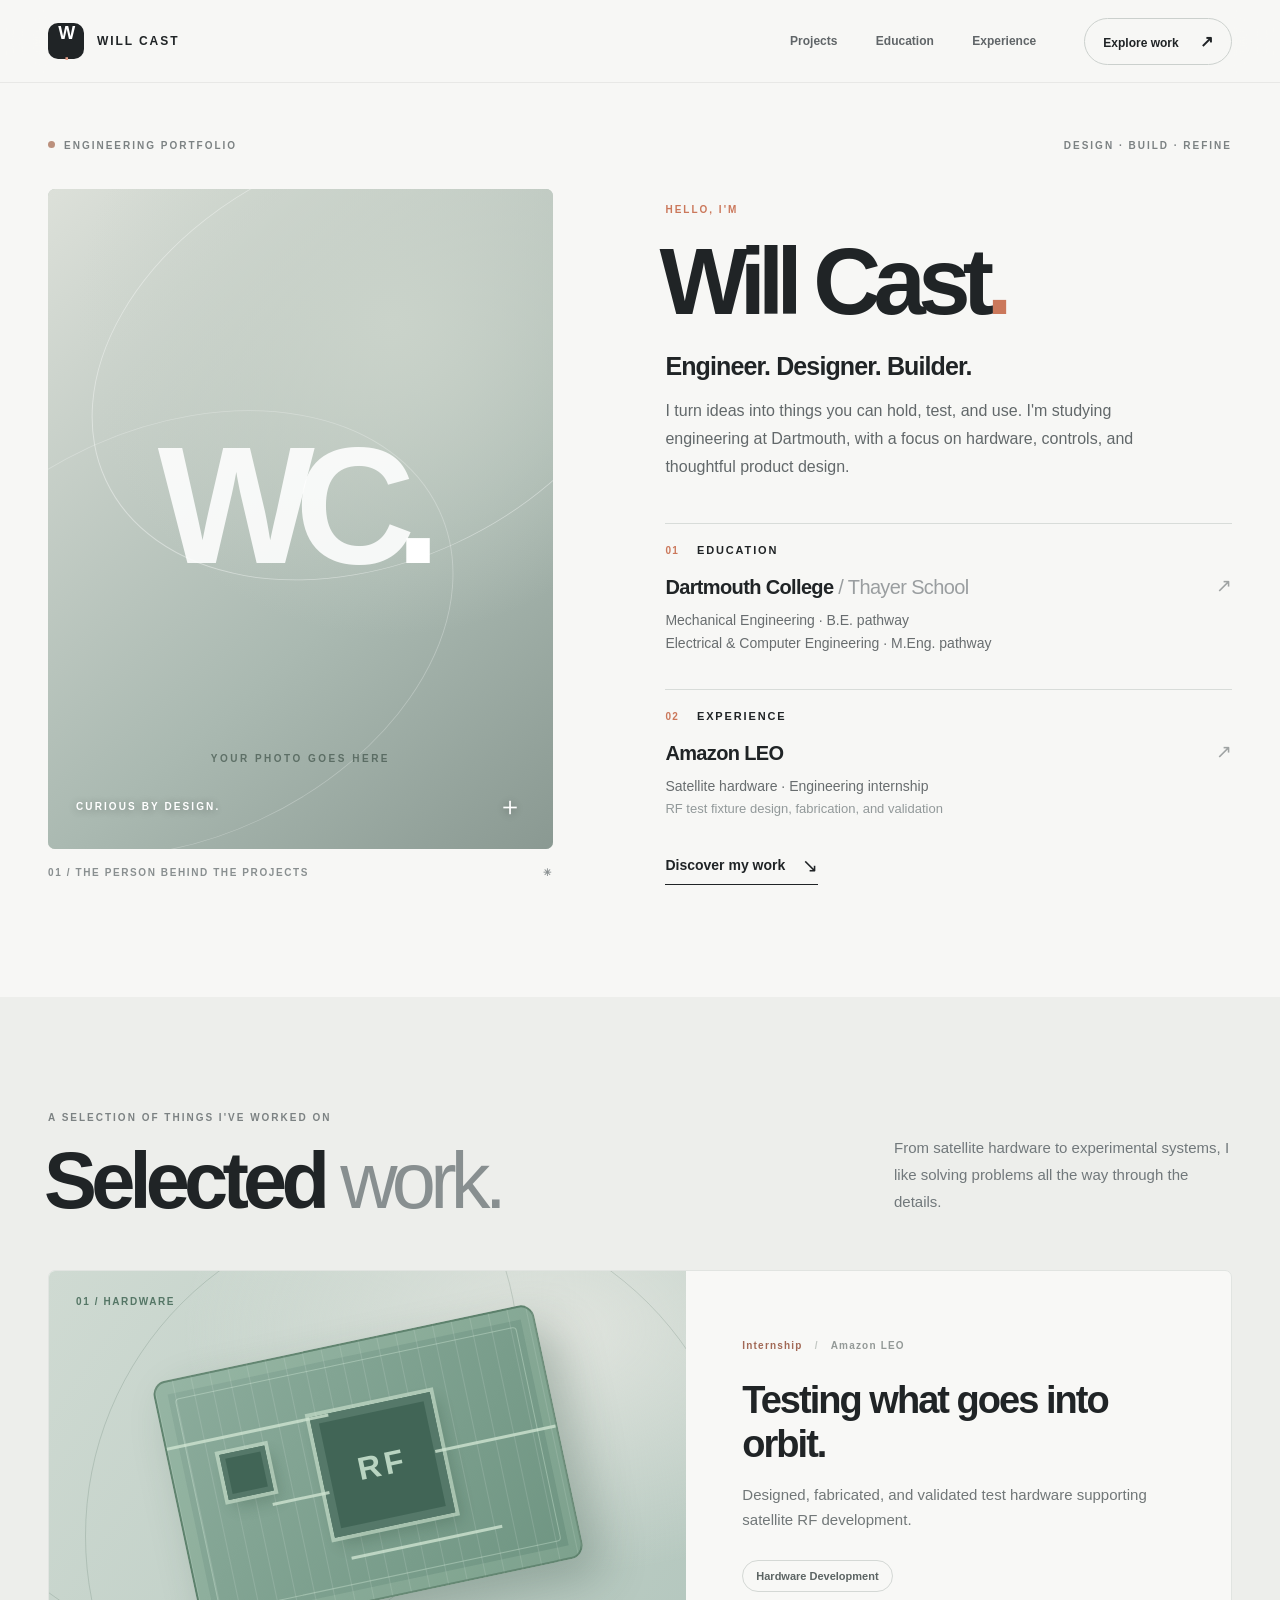
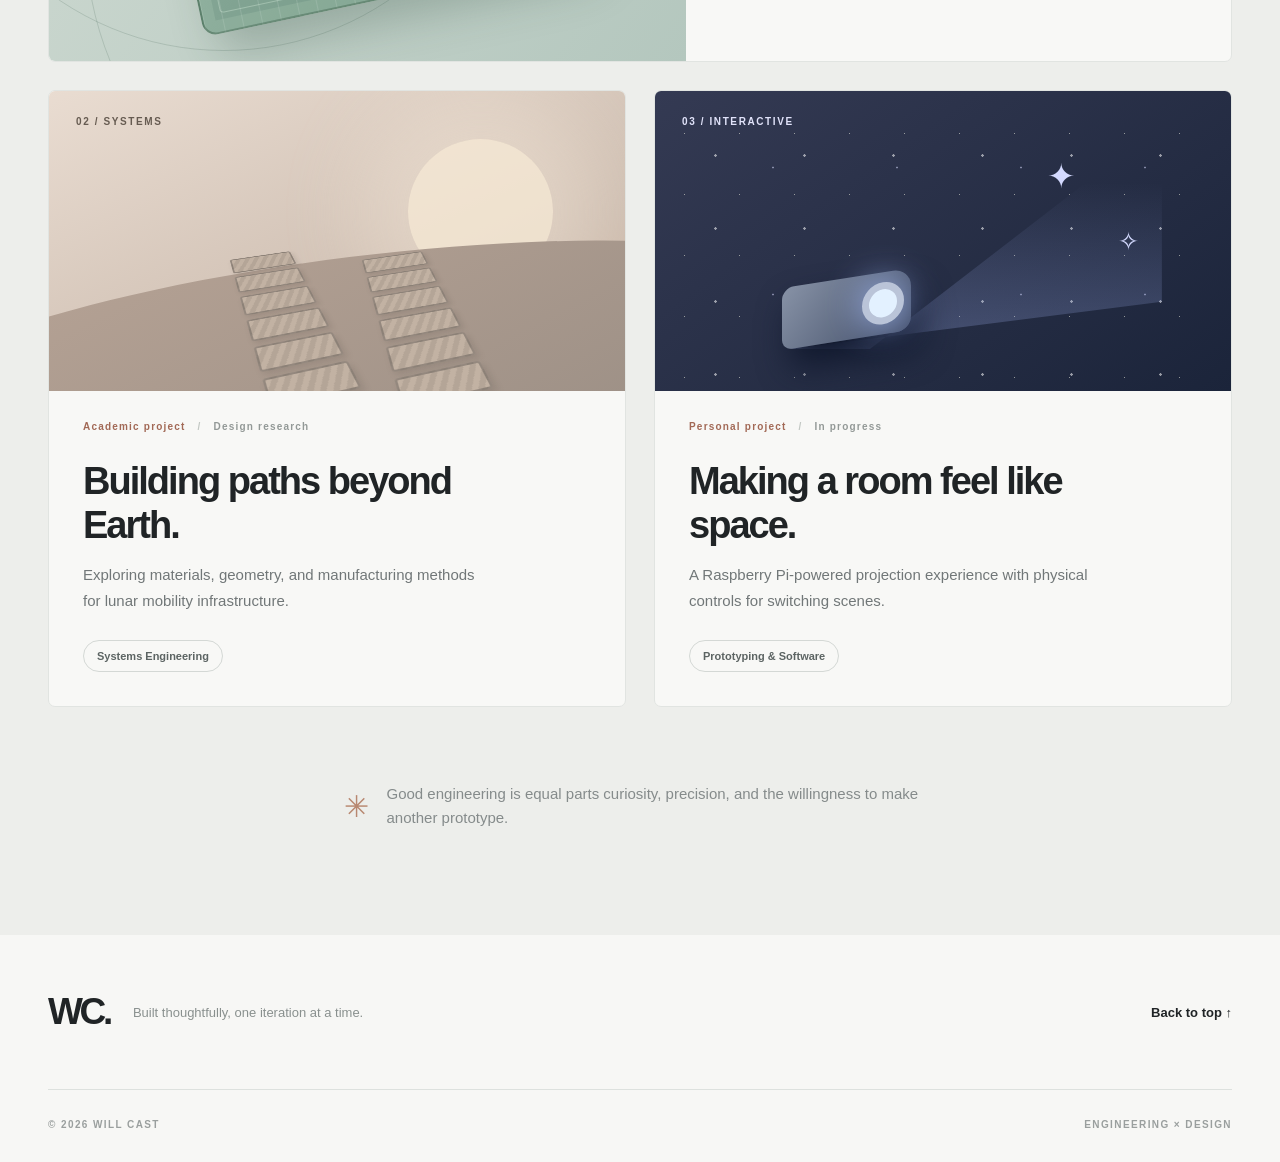
==== index.html @ 02e11cda "Add responsive engineering portfolio homepage" ====
<!doctype html>
<html lang="en">
<head>
  <meta charset="utf-8">
  <meta name="viewport" content="width=device-width, initial-scale=1">
  <meta name="theme-color" content="#f7f7f5">
  <meta name="description" content="Will Cast — engineering portfolio featuring hardware development, control systems, and mechanical design.">
  <title>Will Cast — Engineering & Design</title>
  <link rel="icon" href="data:image/svg+xml,%3Csvg xmlns='http://www.w3.org/2000/svg' viewBox='0 0 64 64'%3E%3Crect width='64' height='64' rx='16' fill='%23202426'/%3E%3Ctext x='15' y='44' font-family='Arial' font-weight='bold' font-size='38' fill='white'%3EW%3C/text%3E%3Ccircle cx='50' cy='43' r='4' fill='%23de704e'/%3E%3C/svg%3E">
  <style>
    :root{--paper:#f7f7f5;--ink:#202426;--muted:#62686a;--line:#dfe2df;--accent:#cb785b;--shell:1256px}
    *{box-sizing:border-box}html{scroll-behavior:smooth;scroll-padding-top:96px}
    body{margin:0;background:var(--paper);color:var(--ink);font-family:-apple-system,BlinkMacSystemFont,"Segoe UI",Inter,Helvetica,Arial,sans-serif;-webkit-font-smoothing:antialiased}
    a{text-decoration:none;color:inherit}a:focus-visible{outline:3px solid var(--accent);outline-offset:5px;border-radius:4px}
    h1,h2,h3,p{margin-top:0}.shell{width:min(calc(100% - 96px),var(--shell));margin-inline:auto}
    .skip{position:fixed;top:-100px;left:16px;background:#202426;color:white;padding:12px;z-index:99}.skip:focus{top:12px}
    .header{position:sticky;top:0;z-index:30;background:#f7f7f5dc;backdrop-filter:blur(22px);-webkit-backdrop-filter:blur(22px);border-bottom:1px solid #31353512}
    .nav{height:82px;display:flex;align-items:center;justify-content:space-between;gap:28px}
    .brand{display:flex;gap:13px;align-items:center;white-space:nowrap;font-size:12px;font-weight:750;letter-spacing:.16em}
    .mark{display:grid;place-items:center;background:#202426;color:#fff;border-radius:10px;width:36px;height:36px;font-size:18px;font-weight:750;letter-spacing:-.08em}
    .mark span{color:#e7a08a}.links{display:flex;gap:clamp(20px,3vw,48px);margin-left:auto}.links a{font-size:12px;font-weight:600;color:#606568}
    .links a:hover,.nav-cta:hover{color:var(--accent)}.nav-cta{white-space:nowrap;font-size:12px;font-weight:650;margin-left:20px;border:1px solid #cbd0cd;border-radius:50px;padding:13px 18px;transition:color .2s}
    .nav-cta span{margin-left:18px;font-size:16px}
    .eyebrow{font-size:10px;letter-spacing:.20em;color:#7c8283;font-weight:760;line-height:1.5;text-transform:uppercase}
    .hero{padding-top:55px;padding-bottom:112px}.hero-top{display:flex;align-items:center;justify-content:space-between;margin-bottom:36px;gap:12px}
    .dot{display:inline-block;width:7px;height:7px;border-radius:50%;background:#bb907c;margin-right:9px;vertical-align:1px}
    .hero-grid{display:grid;grid-template-columns:minmax(0,.98fr) minmax(0,1.10fr);gap:clamp(58px,8.8vw,140px);align-items:start}
    .portrait-frame{margin:0;position:relative;overflow:hidden;aspect-ratio:.765;border-radius:7px;background:#bac6bd;isolation:isolate}
    .portrait-frame img{position:absolute;inset:0;width:100%;height:100%;object-fit:cover;object-position:center 26%;z-index:1}
    .placeholder{position:absolute;inset:0;display:flex;align-items:center;justify-content:center;background:radial-gradient(circle at 68% 20%,#cad3ca 0,transparent 50%),linear-gradient(140deg,#dce0d9,#aab9b1 62%,#8a9992)}
    .orbit{position:absolute;width:116%;aspect-ratio:1;border:1px solid #ffffff65;border-radius:50%;transform:rotate(-25deg) scaleY(.7)}
    .orbit.one{left:6%;top:-19%}.orbit.two{left:-33%;top:23%;border-color:#ffffff44}
    .initials{color:#ffffffe0;font-size:clamp(95px,13vw,170px);font-weight:630;letter-spacing:-.12em;transform:translateY(-7%);padding-right:.13em}
    .initials span{color:#fff}.placeholder-note{position:absolute;bottom:85px;left:0;right:0;text-align:center;color:#31443b9c;letter-spacing:.25em;font-size:10px;font-weight:750}
    .portrait-caption{position:absolute;left:28px;right:28px;bottom:25px;z-index:2;display:flex;justify-content:space-between;align-items:center;font-size:10px;letter-spacing:.21em;font-weight:740;color:white;text-shadow:0 1px 9px #0005}
    .portrait-caption span:last-child{font-size:26px;font-weight:300}.photo-foot{display:flex;justify-content:space-between;margin-top:18px;color:#898f90;letter-spacing:.16em;font-size:10px;font-weight:700}
    .hero-content{padding-top:10px}.hello{color:var(--accent)}h1{font-size:clamp(70px,7.35vw,115px);line-height:1;letter-spacing:-.082em;white-space:nowrap;font-weight:670;margin:18px 0 23px -6px}
    .accent{color:var(--accent)}.role{font-size:clamp(19px,2vw,25px);font-weight:550;letter-spacing:-.035em;margin-bottom:16px}
    .intro{max-width:485px;font-size:clamp(15px,1.25vw,17px);line-height:1.75;color:var(--muted);margin-bottom:42px}
    .info{border-top:1px solid #d8dcd9;padding-top:20px;margin-bottom:34px;scroll-margin-top:106px}
    .info-heading{display:flex;align-items:baseline;gap:18px;margin-bottom:18px}.info-heading span{font-size:10px;letter-spacing:.12em;color:var(--accent);font-weight:800}
    .info-heading h2{font-size:11px;letter-spacing:.17em;text-transform:uppercase;font-weight:800;margin:0}
    .info-content{display:flex;justify-content:space-between;gap:12px}.info-content h3{font-size:20px;line-height:1.35;letter-spacing:-.032em;font-weight:625;margin:0 0 8px}
    .lighter{color:#9a9ea0;font-weight:450}.info-content p{font-size:14px;line-height:1.65;color:#686d6f;margin:0}.info-content .detail{color:#92999a;font-size:13px}
    .arrow{color:#9fa3a3;font-size:19px}.text-link{display:inline-flex;gap:17px;align-items:center;font-weight:700;font-size:14px;border-bottom:1px solid #202426;padding-bottom:7px;transition:gap .2s,color .2s}
    .text-link:hover{gap:26px;color:var(--accent)}.text-link span{font-size:19px;font-weight:400}
    .work{padding:110px 0 105px;background:#edeeeb;overflow:hidden}.work-head{display:flex;align-items:end;justify-content:space-between;gap:44px;margin-bottom:48px}
    .work-head h2{font-size:clamp(52px,6.2vw,91px);letter-spacing:-.073em;line-height:1.05;font-weight:690;margin:14px 0 0 -4px}
    .work-head h2 span{font-weight:365;color:#888f90}.work-head p{max-width:338px;line-height:1.8;font-size:15px;color:#71787b;margin:0 0 7px}
    .projects{display:grid;grid-template-columns:1fr 1fr;gap:28px}.project{background:#f8f8f6;border:1px solid #e1e4e1;border-radius:7px;overflow:hidden;min-width:0;transition:transform .45s,box-shadow .45s}
    .project:hover{transform:translateY(-6px);box-shadow:0 28px 45px -36px #27362f70}.project.featured{grid-column:1/-1;display:grid;grid-template-columns:1.17fr 1fr}
    .art{position:relative;overflow:hidden;min-height:300px}.featured .art{min-height:390px}.art-index{position:absolute;left:27px;top:25px;font-size:10px;font-weight:750;letter-spacing:.16em;z-index:4}
    .circuit{background:radial-gradient(ellipse at 80% 15%,#e0e4de,transparent 52%),linear-gradient(125deg,#cfdad2,#b4c7be);color:#557666}
    .ring{position:absolute;aspect-ratio:1;border:1px solid #42634f30;border-radius:50%;width:590px;left:-120px;top:-210px}
    .ring.two{left:36px;top:-65px;width:660px}
    .board{position:absolute;left:50%;top:51%;width:61%;aspect-ratio:1.5;transform:translate(-50%,-50%) rotate(-12deg);border:2px solid #45665075;border-radius:14px;background:repeating-linear-gradient(90deg,#ffffff20 0 1px,transparent 1px 19px),linear-gradient(130deg,#8cac9c,#6f9582);box-shadow:16px 22px 45px #27463745,inset 0 0 0 12px #d0e6d025}
    .board:after{content:"";position:absolute;inset:18px;border:1px solid #e0f7e455;border-radius:4px}
    .chip{position:absolute;left:38%;top:25%;width:32%;aspect-ratio:1;background:#416556;border:8px solid #557869;box-shadow:0 0 0 4px #d0e6d299,5px 9px 16px #13302033;display:grid;place-items:center;color:#b9d4c1;font-size:clamp(16px,3vw,32px);font-weight:750;letter-spacing:.12em}
    .chip.small{left:13%;top:32%;width:12%;border-width:5px}
    .trace{position:absolute;background:#cfe4d1;height:3px;opacity:.8}.trace.a{left:0;top:25%;width:43%}.trace.b{right:0;top:48%;width:32%}.trace.c{left:24%;top:55%;width:15%}.trace.d{left:41%;top:82%;width:40%}
    .lunar{background:linear-gradient(155deg,#e9dcd1,#cdbdb0 68%,#c9b09e);color:#665b51}
    .sun{position:absolute;top:48px;right:72px;width:145px;aspect-ratio:1;border-radius:50%;background:#fbefdab8;box-shadow:0 0 85px 50px #f8ecdb66}
    .horizon{position:absolute;bottom:-95px;left:-35%;width:180%;height:230px;background:linear-gradient(160deg,#b8a496,#968b82);border-radius:50% 50% 0 0;transform:rotate(-7deg)}
    .track{position:absolute;z-index:2;bottom:-25px;height:210px;width:75px;display:flex;flex-direction:column;gap:7px;transform:perspective(340px) rotateX(48deg) rotateZ(-15deg)}
    .track.left{left:34%}.track.right{left:57%}.tile{flex:1;border:2px solid #59534f70;border-radius:3px;background:repeating-linear-gradient(120deg,#c2b2a3 0 5px,#b4a597 5px 10px);box-shadow:2px 4px 6px #3a342c22}
    .stars{background:linear-gradient(145deg,#343a53,#1b243a);color:#e1e3fa}
    .starfield{position:absolute;inset:0;background-image:radial-gradient(circle,#fff 1px,transparent 1.5px),radial-gradient(circle,#d7dafa .8px,transparent 1.2px),radial-gradient(circle,#f4f5e6 .7px,transparent 1px);background-size:89px 73px,124px 127px,55px 61px;background-position:16px 28px,56px 13px,2px 12px;opacity:.54}
    .beam{position:absolute;left:23%;bottom:14%;width:65%;height:75%;background:linear-gradient(0deg,#97a8e34d,transparent 74%);clip-path:polygon(0 100%,22% 100%,100% 0,100% 79%)}
    .projector{position:absolute;z-index:2;width:129px;height:62px;left:22%;bottom:17%;border-radius:12px 18px 14px 10px;background:linear-gradient(130deg,#8792a6,#414d67);transform:skewY(-9deg);box-shadow:9px 20px 32px #11192e}
    .lens{position:absolute;right:7px;top:10px;width:42px;height:42px;border:7px solid #bac4d8;border-radius:50%;background:#e3f1ff;box-shadow:0 0 37px #a9c0ffee}
    .spark{position:absolute;color:#d4daff;z-index:3}.spark.one{top:65px;right:27%;font-size:34px}.spark.two{top:136px;right:16%;font-size:25px}
    .project-body{padding:30px 34px 34px}.featured .project-body{display:flex;flex-direction:column;justify-content:center;padding:44px 56px}
    .kicker{display:flex;flex-wrap:wrap;gap:12px;font-size:10px;letter-spacing:.12em;font-weight:780;color:#a26956;margin-bottom:28px}.kicker span+span{color:#939997}.kicker span+span:before{content:"/";margin-right:12px;color:#c2c7c3}
    .project-body h3{font-size:clamp(26px,3vw,38px);line-height:1.15;max-width:425px;font-weight:660;letter-spacing:-.052em;margin:0 0 15px}
    .project-body p{font-size:15px;line-height:1.7;color:#717778;max-width:410px;margin:0 0 27px}.tag{display:inline-flex;width:fit-content;border:1px solid #d4d8d5;color:#5c6463;font-size:11px;font-weight:650;padding:9px 13px;border-radius:99px}
    .outro{display:flex;align-items:center;justify-content:center;gap:18px;margin-top:75px;color:#858b8b}.outro span{font-size:30px;color:#b88770}.outro p{max-width:550px;font-size:15px;line-height:1.6;margin:0}
    .footer-inner{display:flex;align-items:center;justify-content:space-between;gap:24px;min-height:155px;border-bottom:1px solid #dde1de}
    .footer-inner>div{display:flex;align-items:center;gap:23px}.footer-mark{font-size:37px;font-weight:740;letter-spacing:-.09em}.footer-text{color:#89908e;font-size:13px}.footer-inner a{font-size:13px;font-weight:700}
    .footer-base{display:flex;justify-content:space-between;padding:29px 0 32px;color:#9a9f9e;font-size:10px;letter-spacing:.14em;font-weight:700}
    @keyframes rise{from{opacity:0;transform:translateY(24px)}to{opacity:1;transform:translateY(0)}}.fade{animation:rise .9s cubic-bezier(.2,.65,.2,1) both}.fade.delay1{animation-delay:.12s}.fade.delay2{animation-delay:.23s}
    .js .reveal{opacity:0;transform:translateY(30px);transition:opacity .85s,transform .85s}.js .reveal.visible{opacity:1;transform:translateY(0)}
    @media(max-width:1050px){.shell{width:min(calc(100% - 68px),var(--shell))}.hero-grid{gap:55px}h1{font-size:clamp(60px,7.8vw,84px)}.featured .project-body{padding:30px 38px}.links{gap:22px}.nav-cta{margin-left:0}}
    @media(max-width:730px){html{scroll-padding-top:76px}.shell{width:min(calc(100% - 40px),var(--shell))}.nav{height:70px}.links a:not(:first-child),.nav-cta{display:none}.brand{font-size:11px}.links a{font-size:11px}.hero{padding:34px 0 78px}.hero-top{margin-bottom:22px}.hero-top .right{display:none}.hero-grid{grid-template-columns:1fr;gap:40px}.portrait-frame{aspect-ratio:.9}.initials{font-size:145px}.photo-foot{font-size:9px}.hero-content{padding-top:0}h1{font-size:clamp(65px,14vw,92px);margin-top:12px}.intro{font-size:16px}.info-content h3{font-size:20px}.work{padding:76px 0}.work-head{display:block;margin-bottom:31px}.work-head h2{font-size:clamp(49px,11vw,72px);margin-bottom:18px}.work-head p{font-size:14px}.projects{grid-template-columns:1fr;gap:21px}.project.featured{display:block;grid-column:auto}.art,.featured .art{min-height:280px}.featured .project-body,.project-body{padding:30px 27px 31px}.project-body h3{font-size:32px}.kicker{margin-bottom:21px}.outro{margin-top:50px}.footer-inner{min-height:138px}.footer-inner>div{display:block}.footer-mark{display:block;margin-bottom:7px}.footer-text{display:block;font-size:12px}}
    @media(max-width:400px){.portrait-frame{aspect-ratio:.83}h1{font-size:61px}.info-content h3{font-size:17px}.info-content p{font-size:13px}.footer-inner a{white-space:nowrap}.footer-base{font-size:9px}}
    @media(prefers-reduced-motion:reduce){html{scroll-behavior:auto}.fade{animation:none}.js .reveal{opacity:1;transform:none;transition:none}.project,.text-link,.nav-cta{transition:none}}
  </style>
</head>
<body>
  <a href="#main" class="skip">Skip to content</a>
  <header class="header">
    <div class="shell nav">
      <a class="brand" href="#top" aria-label="Will Cast — back to top"><span class="mark">W<span>.</span></span>WILL CAST</a>
      <nav class="links" aria-label="Main navigation"><a href="#work">Projects</a><a href="#education">Education</a><a href="#experience">Experience</a></nav>
      <a class="nav-cta" href="#work">Explore work <span aria-hidden="true">↗</span></a>
    </div>
  </header>
  <main id="main">
    <section id="top" class="shell hero" aria-labelledby="hero-title">
      <div class="hero-top fade"><span class="eyebrow"><span class="dot" aria-hidden="true"></span>Engineering portfolio</span><span class="eyebrow right">Design · Build · Refine</span></div>
      <div class="hero-grid">
        <div class="fade delay1">
          <figure class="portrait-frame">
            <div class="placeholder" aria-hidden="true"><span class="orbit one"></span><span class="orbit two"></span><span class="initials">WC<span>.</span></span><span class="placeholder-note">YOUR PHOTO GOES HERE</span></div>
            <img id="portrait" src="assets/portrait.jpg" alt="Portrait of Will Cast" onerror="this.style.display='none'">
            <figcaption class="portrait-caption"><span>CURIOUS BY DESIGN.</span><span aria-hidden="true">＋</span></figcaption>
          </figure>
          <div class="photo-foot"><span>01 / THE PERSON BEHIND THE PROJECTS</span><span aria-hidden="true">✳</span></div>
        </div>
        <div class="hero-content fade delay2">
          <div><span class="eyebrow hello">Hello, I'm</span><h1 id="hero-title">Will Cast<span class="accent">.</span></h1>
            <p class="role">Engineer. Designer. Builder.</p>
            <p class="intro">I turn ideas into things you can hold, test, and use. I'm studying engineering at Dartmouth, with a focus on hardware, controls, and thoughtful product design.</p>
          </div>
          <div id="education" class="info"><div class="info-heading"><span>01</span><h2>Education</h2></div>
            <div class="info-content"><div><h3>Dartmouth College <span class="lighter">/ Thayer School</span></h3><p>Mechanical Engineering · B.E. pathway</p><p>Electrical &amp; Computer Engineering · M.Eng. pathway</p></div><span class="arrow" aria-hidden="true">↗</span></div>
          </div>
          <div id="experience" class="info"><div class="info-heading"><span>02</span><h2>Experience</h2></div>
            <div class="info-content"><div><h3>Amazon LEO</h3><p>Satellite hardware · Engineering internship</p><p class="detail">RF test fixture design, fabrication, and validation</p></div><span class="arrow" aria-hidden="true">↗</span></div>
          </div>
          <a class="text-link" href="#work">Discover my work <span aria-hidden="true">↘</span></a>
        </div>
      </div>
    </section>
    <section id="work" class="work" aria-labelledby="work-title">
      <div class="shell">
        <div class="work-head reveal"><div><span class="eyebrow">A selection of things I've worked on</span><h2 id="work-title">Selected <span>work.</span></h2></div><p>From satellite hardware to experimental systems, I like solving problems all the way through the details.</p></div>
        <div class="projects">
          <article class="project featured reveal">
            <div class="art circuit" role="img" aria-label="Stylized illustration of RF test hardware"><span class="art-index">01 / HARDWARE</span><div class="ring"></div><div class="ring two"></div><div class="board"><div class="chip">RF</div><div class="chip small"></div><div class="trace a"></div><div class="trace b"></div><div class="trace c"></div><div class="trace d"></div></div></div>
            <div class="project-body"><div class="kicker"><span>Internship</span><span>Amazon LEO</span></div><h3>Testing what goes into orbit.</h3><p>Designed, fabricated, and validated test hardware supporting satellite RF development.</p><span class="tag">Hardware Development</span></div>
          </article>
          <article class="project reveal">
            <div class="art lunar" role="img" aria-label="Concept illustration of paired tile tracks on the Moon"><span class="art-index">02 / SYSTEMS</span><div class="sun"></div><div class="horizon"></div><div class="track left"><i class="tile"></i><i class="tile"></i><i class="tile"></i><i class="tile"></i><i class="tile"></i><i class="tile"></i></div><div class="track right"><i class="tile"></i><i class="tile"></i><i class="tile"></i><i class="tile"></i><i class="tile"></i><i class="tile"></i></div></div>
            <div class="project-body"><div class="kicker"><span>Academic project</span><span>Design research</span></div><h3>Building paths beyond Earth.</h3><p>Exploring materials, geometry, and manufacturing methods for lunar mobility infrastructure.</p><span class="tag">Systems Engineering</span></div>
          </article>
          <article class="project reveal">
            <div class="art stars" role="img" aria-label="Illustration of stars projected into a room"><span class="art-index">03 / INTERACTIVE</span><div class="starfield"></div><div class="beam"></div><div class="projector"><span class="lens"></span></div><span class="spark one">✦</span><span class="spark two">✧</span></div>
            <div class="project-body"><div class="kicker"><span>Personal project</span><span>In progress</span></div><h3>Making a room feel like space.</h3><p>A Raspberry Pi-powered projection experience with physical controls for switching scenes.</p><span class="tag">Prototyping &amp; Software</span></div>
          </article>
        </div>
        <div class="outro reveal"><span aria-hidden="true">✳</span><p>Good engineering is equal parts curiosity, precision, and the willingness to make another prototype.</p></div>
      </div>
    </section>
  </main>
  <footer class="shell">
    <div class="footer-inner"><div><span class="footer-mark">WC.</span><span class="footer-text">Built thoughtfully, one iteration at a time.</span></div><a href="#top">Back to top ↑</a></div>
    <div class="footer-base"><span>© <span id="year">2026</span> WILL CAST</span><span>ENGINEERING × DESIGN</span></div>
  </footer>
  <script>
    document.documentElement.classList.add('js');
    document.getElementById('year').textContent = new Date().getFullYear();
    const reduceMotion = matchMedia('(prefers-reduced-motion: reduce)').matches;
    if (!reduceMotion && 'IntersectionObserver' in window) {
      const observer = new IntersectionObserver((entries, o) => entries.forEach(e => {if(e.isIntersecting){e.target.classList.add('visible');o.unobserve(e.target)}}), {threshold:0.10,rootMargin:'0px 0px -35px 0px'});
      document.querySelectorAll('.reveal').forEach(el => observer.observe(el));
    } else {
      document.querySelectorAll('.reveal').forEach(el => el.classList.add('visible'));
    }
  </script>
</body>
</html>
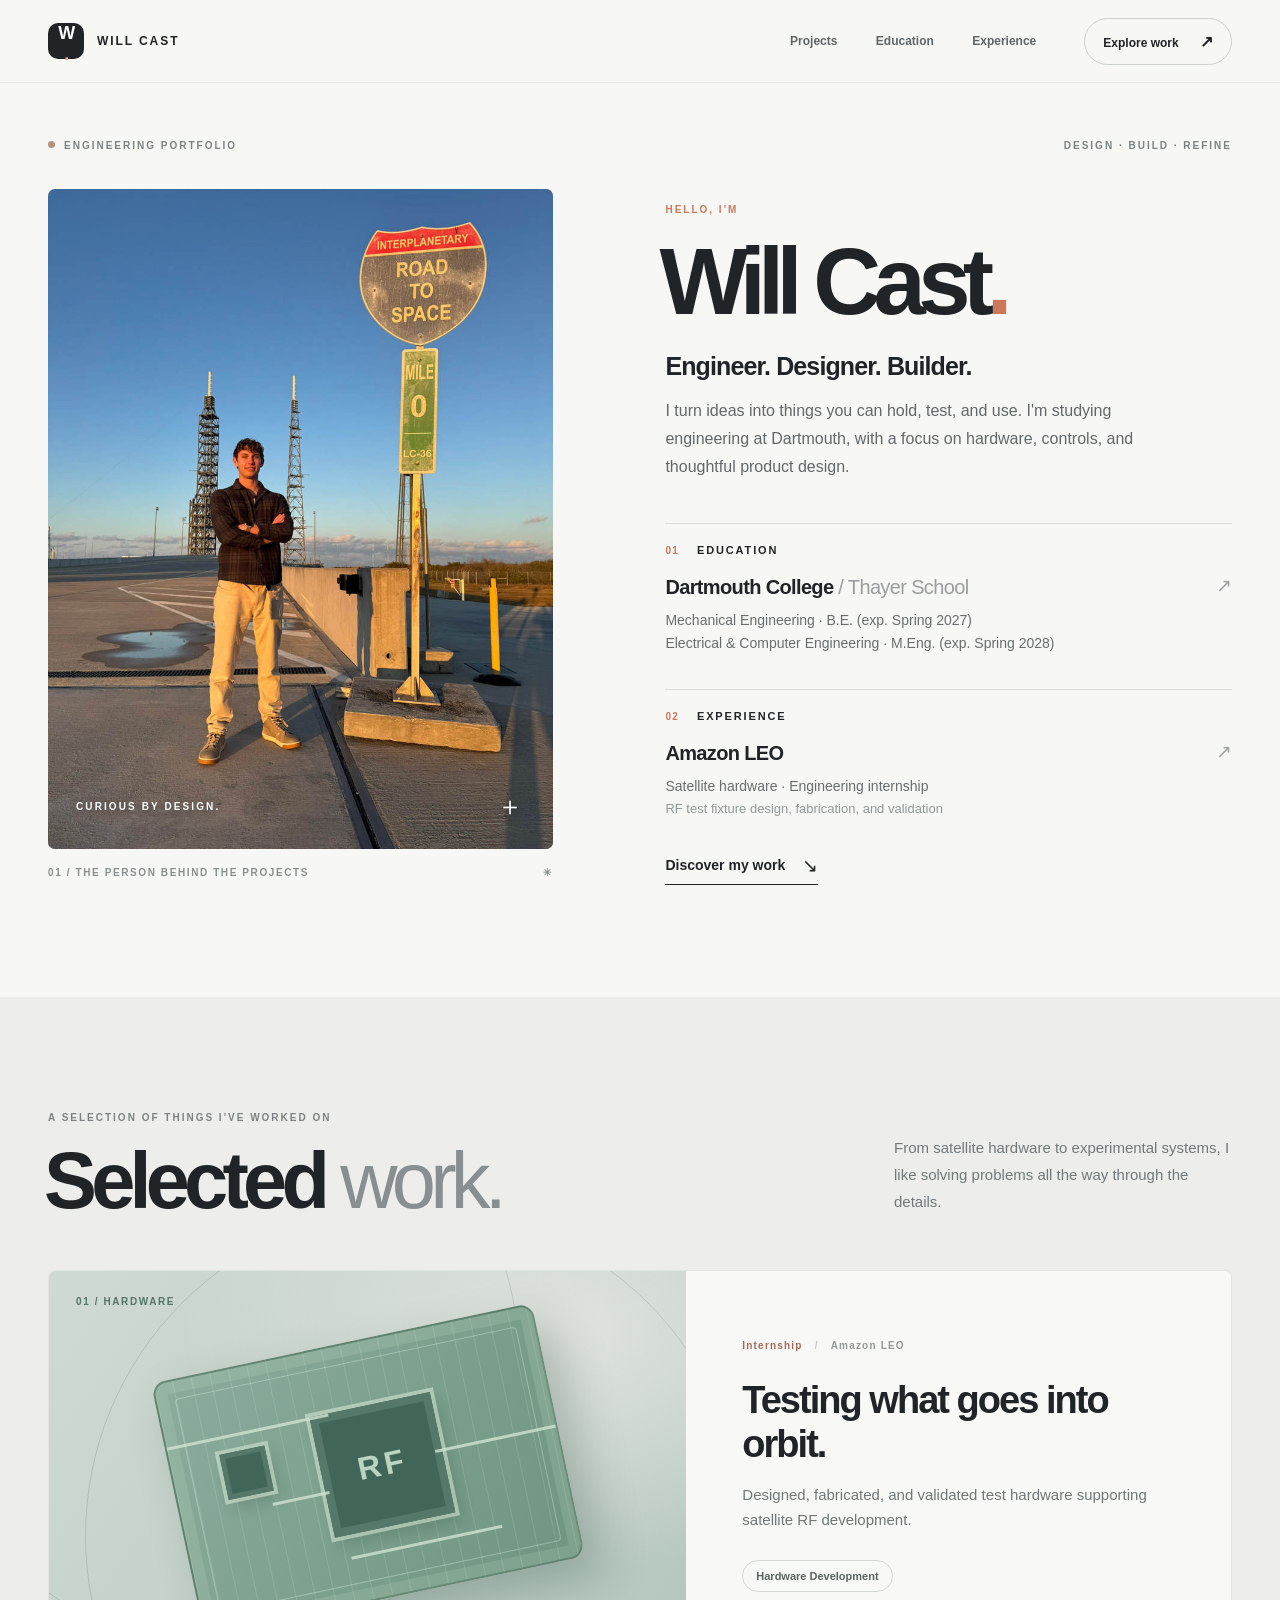
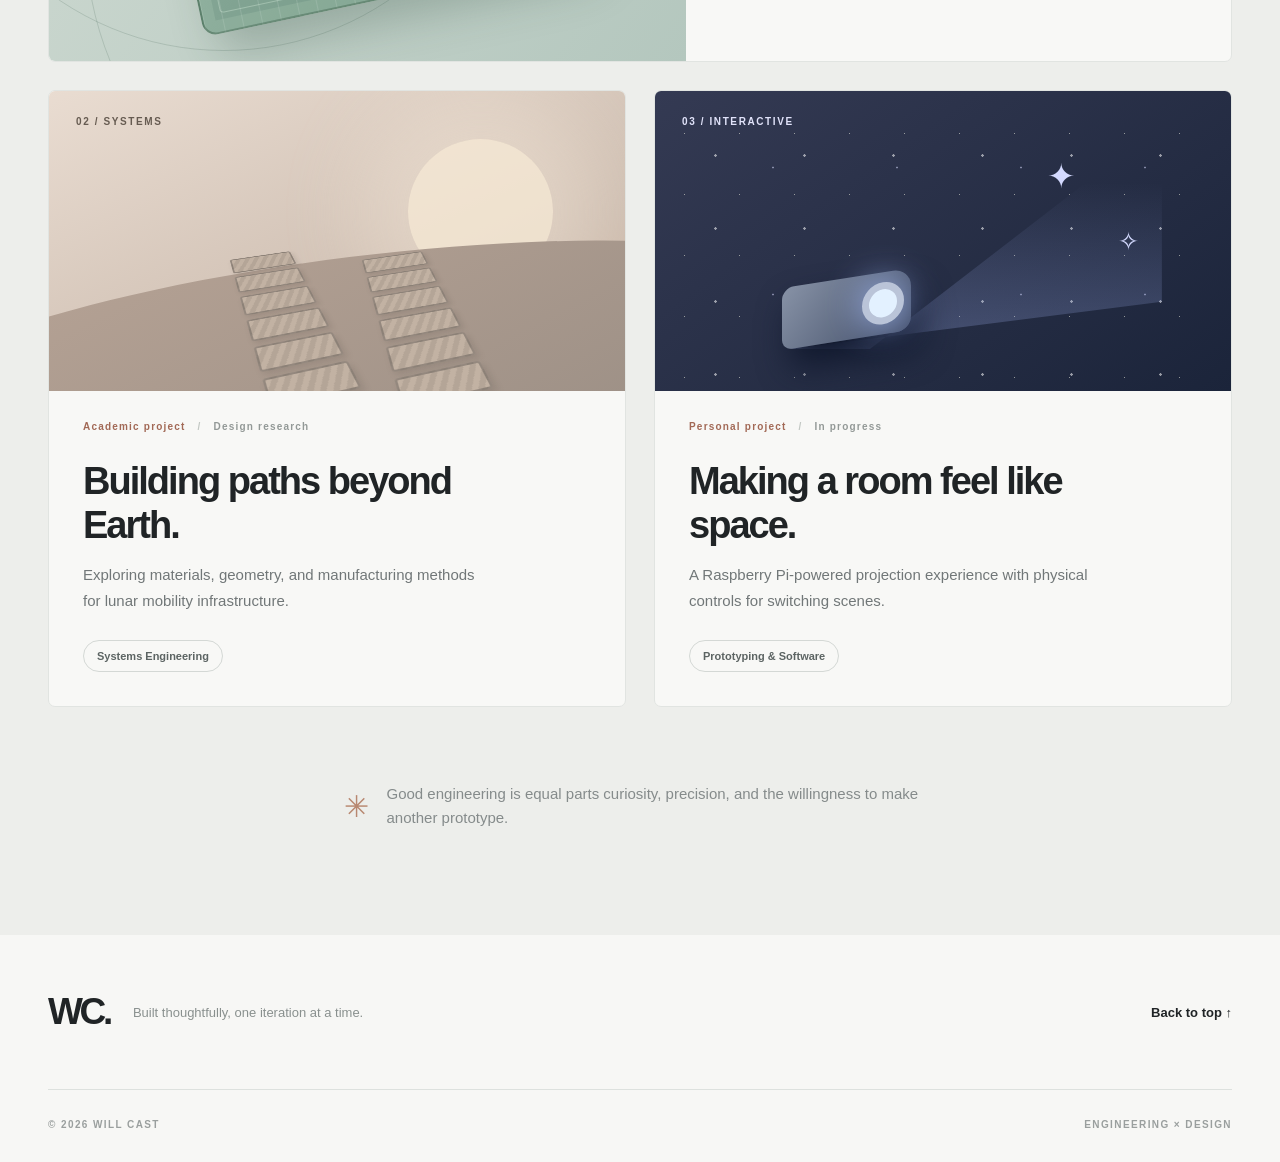
==== commit 51f63363: "Add expected graduation dates to education section Updated expected graduation dates for Dartmouth C" ====
--- a/index.html
+++ b/index.html
@@ -112,7 +112,7 @@
             <p class="intro">I turn ideas into things you can hold, test, and use. I'm studying engineering at Dartmouth, with a focus on hardware, controls, and thoughtful product design.</p>
           </div>
           <div id="education" class="info"><div class="info-heading"><span>01</span><h2>Education</h2></div>
-            <div class="info-content"><div><h3>Dartmouth College <span class="lighter">/ Thayer School</span></h3><p>Mechanical Engineering · B.E. pathway</p><p>Electrical &amp; Computer Engineering · M.Eng. pathway</p></div><span class="arrow" aria-hidden="true">↗</span></div>
+            <div class="info-content"><div><h3>Dartmouth College <span class="lighter">/ Thayer School</span></h3><p>Mechanical Engineering · B.E. (exp. Spring 2027)</p><p>Electrical &amp; Computer Engineering · M.Eng. (exp. Spring 2028)</p></div><span class="arrow" aria-hidden="true">↗</span></div>
           </div>
           <div id="experience" class="info"><div class="info-heading"><span>02</span><h2>Experience</h2></div>
             <div class="info-content"><div><h3>Amazon LEO</h3><p>Satellite hardware · Engineering internship</p><p class="detail">RF test fixture design, fabrication, and validation</p></div><span class="arrow" aria-hidden="true">↗</span></div>
@@ -158,4 +158,4 @@
     }
   </script>
 </body>
-</html>+</html>
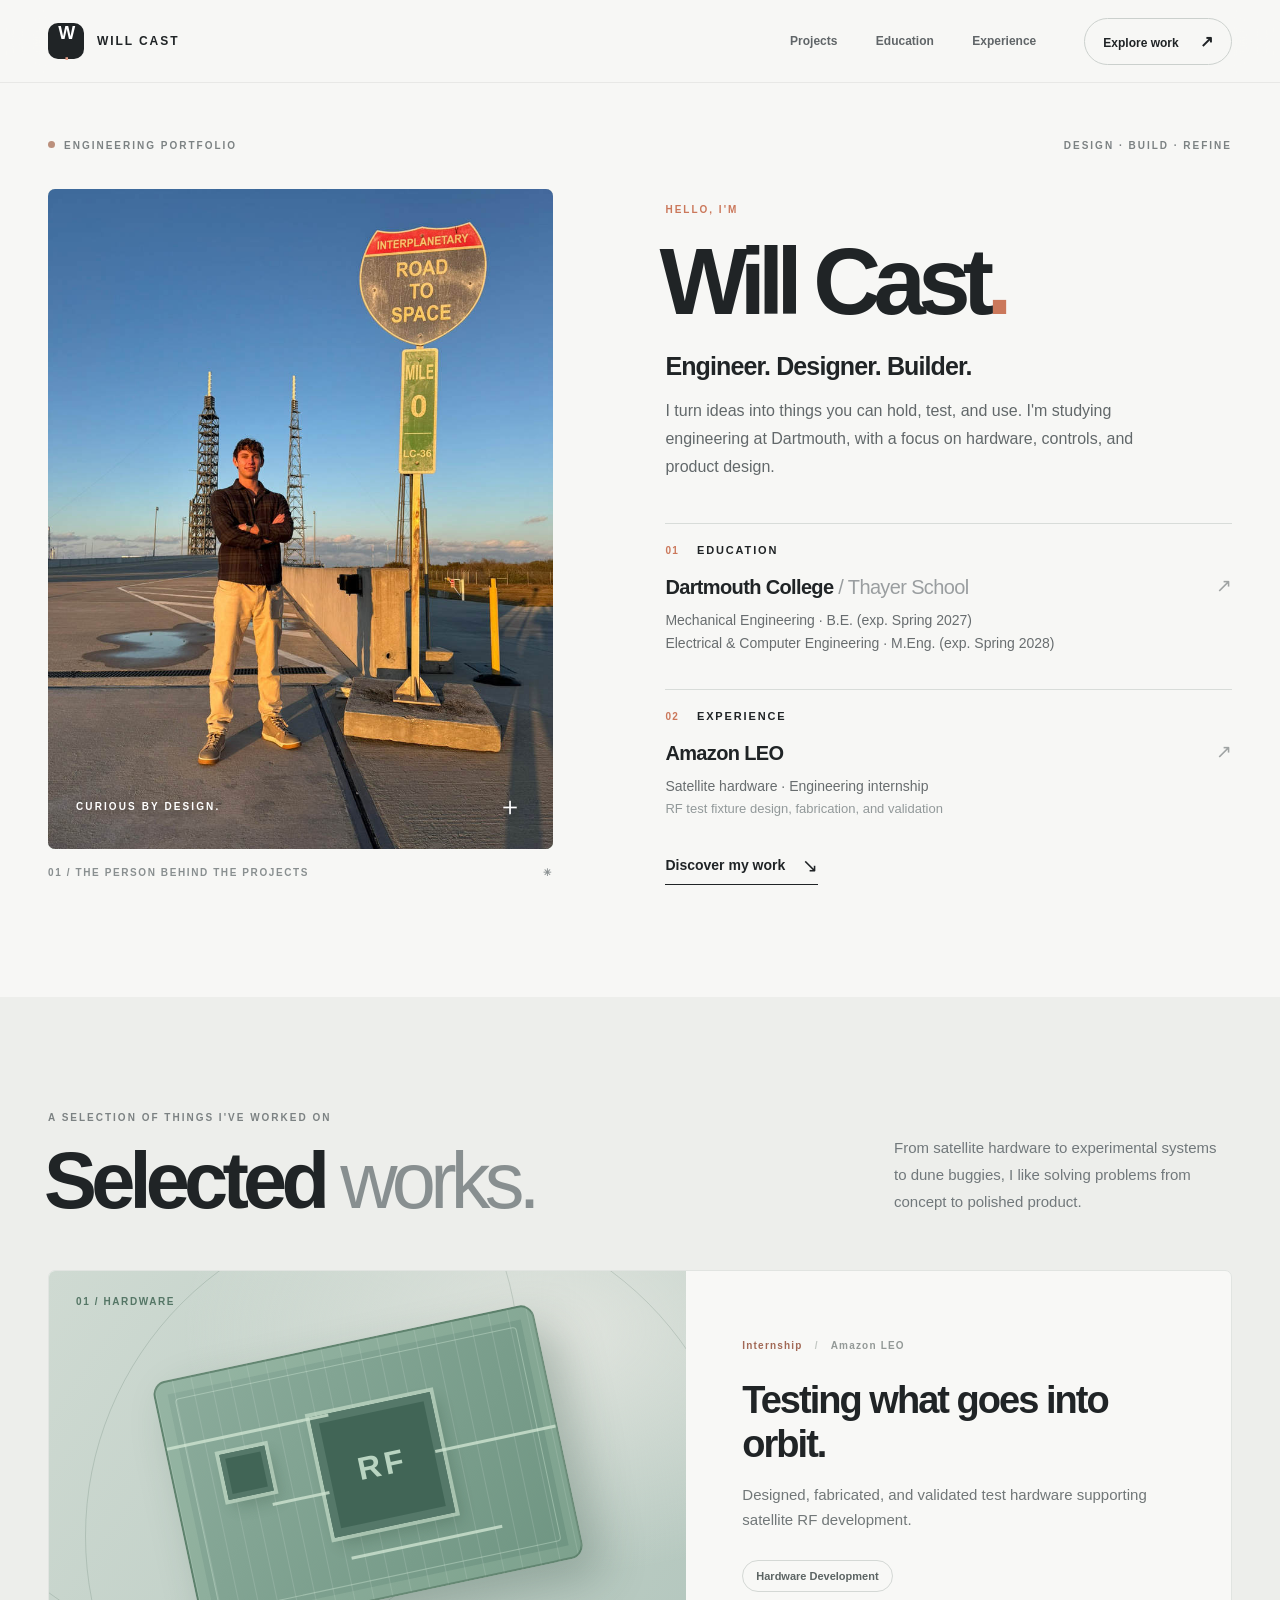
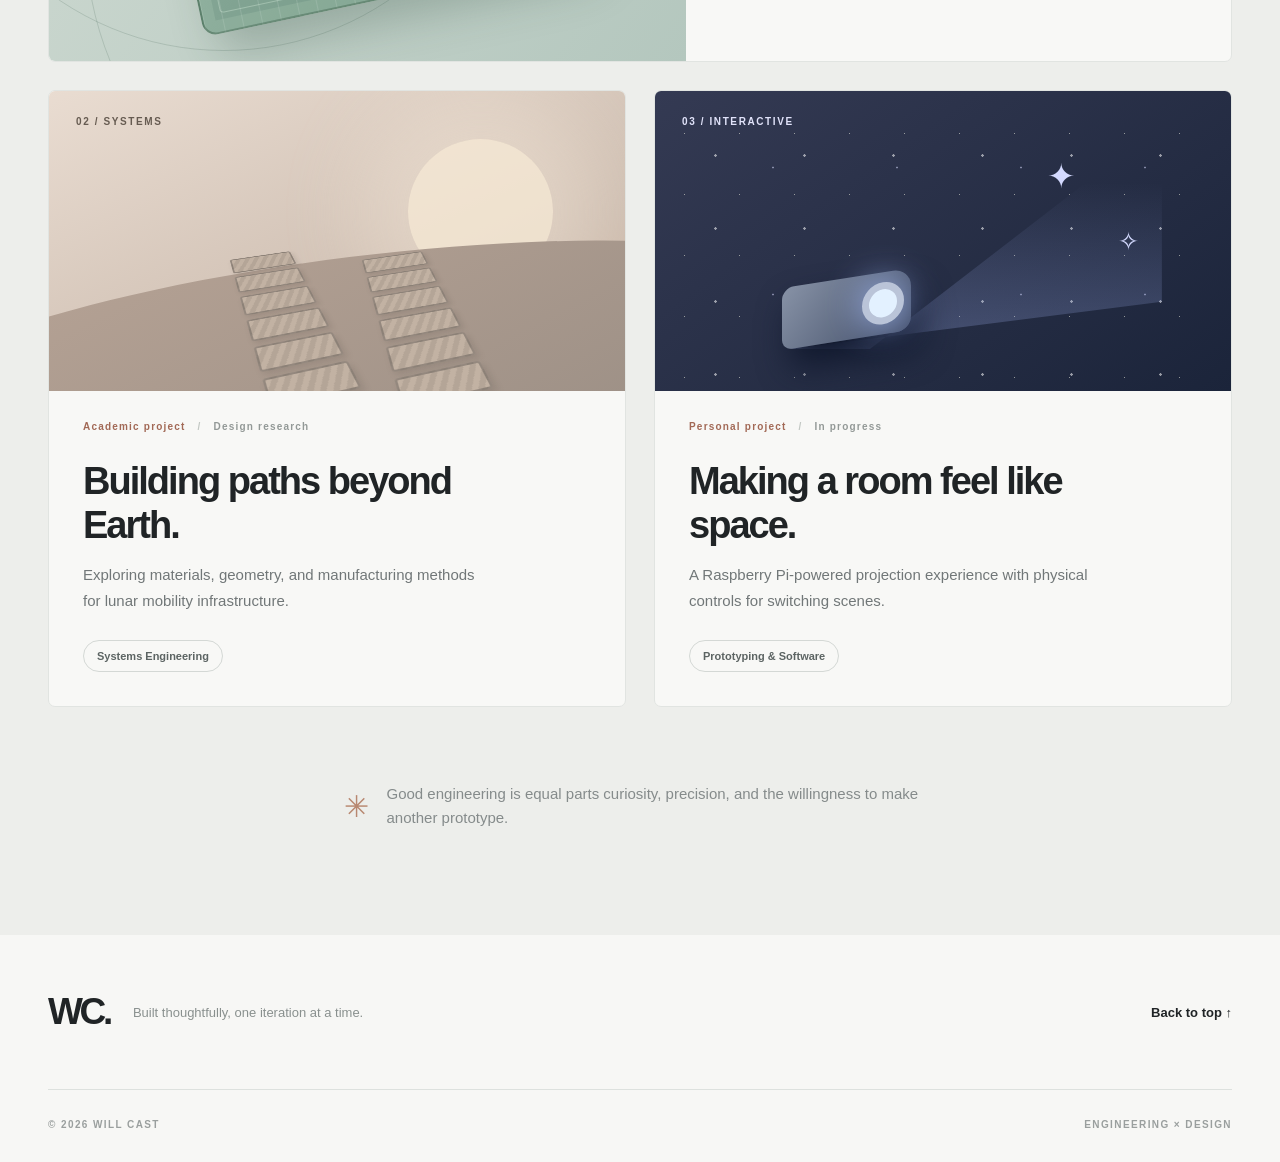
==== commit 6f71480e: "Revise intro and work description in index.html Updated introductory text and refined project descri" ====
--- a/index.html
+++ b/index.html
@@ -109,10 +109,10 @@
         <div class="hero-content fade delay2">
           <div><span class="eyebrow hello">Hello, I'm</span><h1 id="hero-title">Will Cast<span class="accent">.</span></h1>
             <p class="role">Engineer. Designer. Builder.</p>
-            <p class="intro">I turn ideas into things you can hold, test, and use. I'm studying engineering at Dartmouth, with a focus on hardware, controls, and thoughtful product design.</p>
+            <p class="intro">I turn ideas into things you can hold, test, and use. I'm studying engineering at Dartmouth, with a focus on hardware, controls, and product design.</p>
           </div>
           <div id="education" class="info"><div class="info-heading"><span>01</span><h2>Education</h2></div>
-            <div class="info-content"><div><h3>Dartmouth College <span class="lighter">/ Thayer School</span></h3><p>Mechanical Engineering · B.E. (exp. Spring 2027)</p><p>Electrical &amp; Computer Engineering · M.Eng. (exp. Spring 2028)</p></div><span class="arrow" aria-hidden="true">↗</span></div>
+            <div class="info-content"><div><h3>Dartmouth College <span class="lighter">/ Thayer School</span></h3><p>Mechanical Engineering · B.E.        (exp. Spring 2027)</p><p>Electrical &amp; Computer Engineering · M.Eng. (exp. Spring 2028)</p></div><span class="arrow" aria-hidden="true">↗</span></div>
           </div>
           <div id="experience" class="info"><div class="info-heading"><span>02</span><h2>Experience</h2></div>
             <div class="info-content"><div><h3>Amazon LEO</h3><p>Satellite hardware · Engineering internship</p><p class="detail">RF test fixture design, fabrication, and validation</p></div><span class="arrow" aria-hidden="true">↗</span></div>
@@ -123,7 +123,7 @@
     </section>
     <section id="work" class="work" aria-labelledby="work-title">
       <div class="shell">
-        <div class="work-head reveal"><div><span class="eyebrow">A selection of things I've worked on</span><h2 id="work-title">Selected <span>work.</span></h2></div><p>From satellite hardware to experimental systems, I like solving problems all the way through the details.</p></div>
+        <div class="work-head reveal"><div><span class="eyebrow">A selection of things I've worked on</span><h2 id="work-title">Selected <span>works.</span></h2></div><p>From satellite hardware to experimental systems to dune buggies, I like solving problems from concept to polished product.</p></div>
         <div class="projects">
           <article class="project featured reveal">
             <div class="art circuit" role="img" aria-label="Stylized illustration of RF test hardware"><span class="art-index">01 / HARDWARE</span><div class="ring"></div><div class="ring two"></div><div class="board"><div class="chip">RF</div><div class="chip small"></div><div class="trace a"></div><div class="trace b"></div><div class="trace c"></div><div class="trace d"></div></div></div>
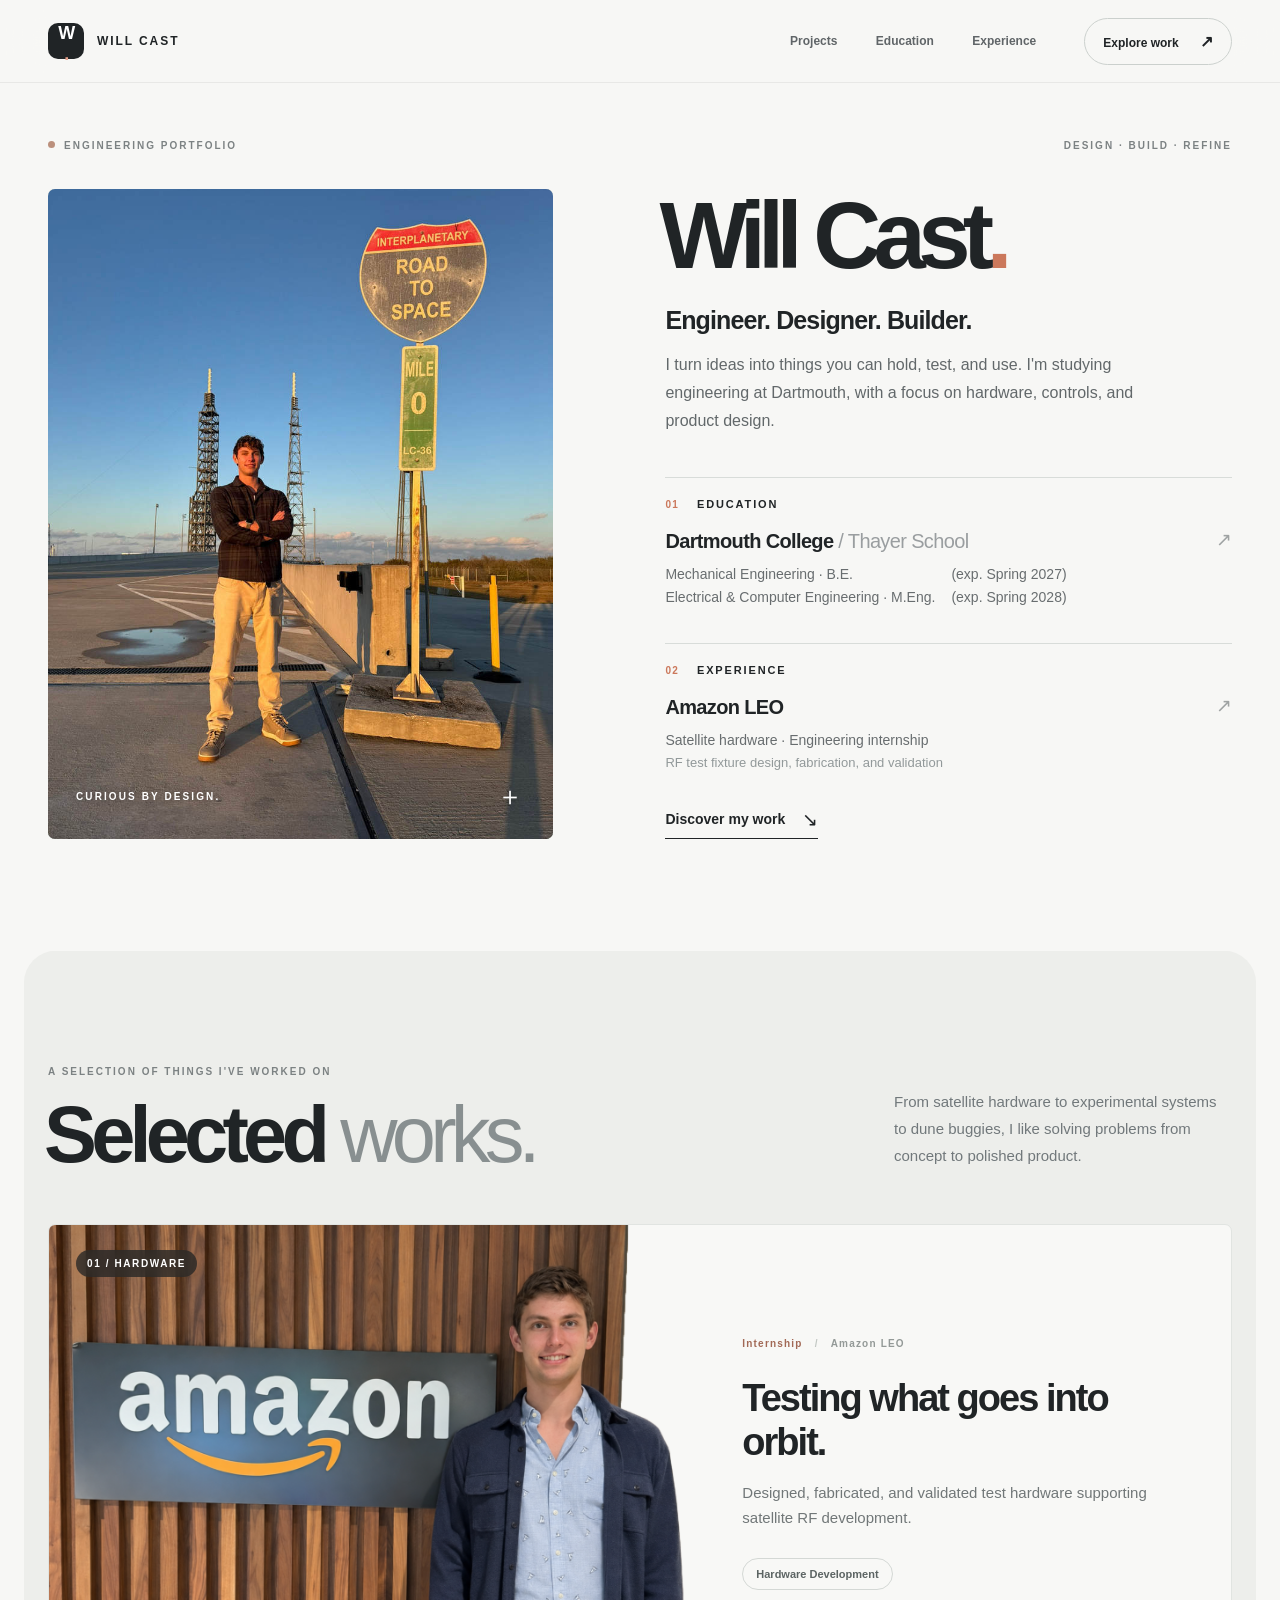
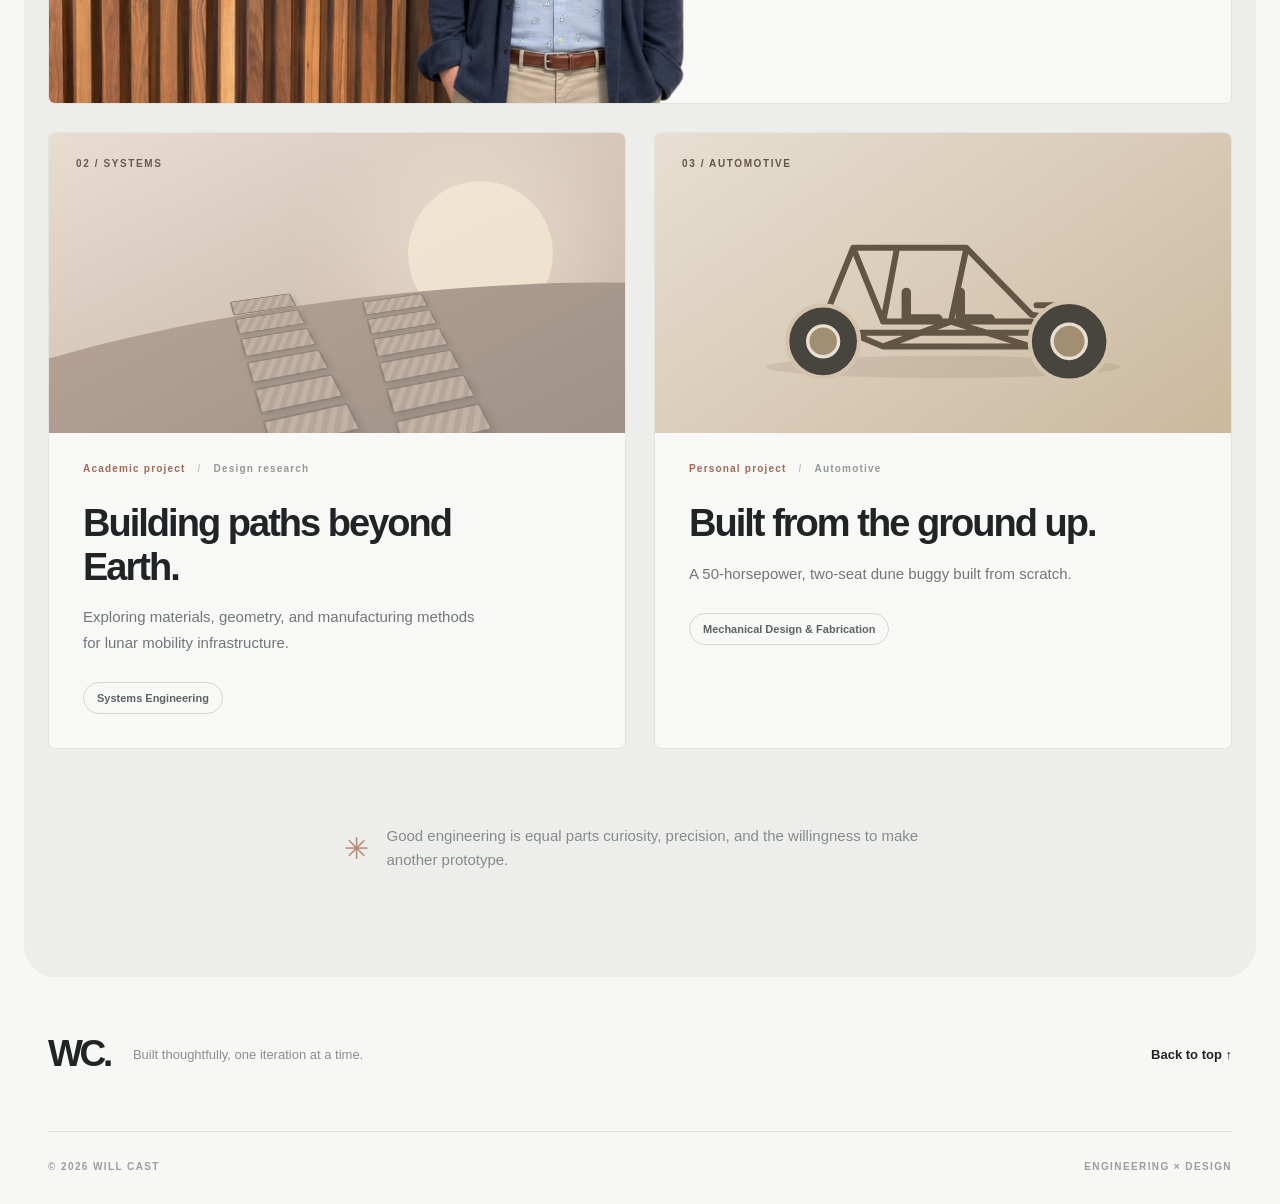
==== commit 43a476e3: "Refine portfolio homepage and add detailed experience page" ====
--- a/index.html
+++ b/index.html
@@ -7,90 +7,14 @@
   <meta name="description" content="Will Cast — engineering portfolio featuring hardware development, control systems, and mechanical design.">
   <title>Will Cast — Engineering & Design</title>
   <link rel="icon" href="data:image/svg+xml,%3Csvg xmlns='http://www.w3.org/2000/svg' viewBox='0 0 64 64'%3E%3Crect width='64' height='64' rx='16' fill='%23202426'/%3E%3Ctext x='15' y='44' font-family='Arial' font-weight='bold' font-size='38' fill='white'%3EW%3C/text%3E%3Ccircle cx='50' cy='43' r='4' fill='%23de704e'/%3E%3C/svg%3E">
-  <style>
-    :root{--paper:#f7f7f5;--ink:#202426;--muted:#62686a;--line:#dfe2df;--accent:#cb785b;--shell:1256px}
-    *{box-sizing:border-box}html{scroll-behavior:smooth;scroll-padding-top:96px}
-    body{margin:0;background:var(--paper);color:var(--ink);font-family:-apple-system,BlinkMacSystemFont,"Segoe UI",Inter,Helvetica,Arial,sans-serif;-webkit-font-smoothing:antialiased}
-    a{text-decoration:none;color:inherit}a:focus-visible{outline:3px solid var(--accent);outline-offset:5px;border-radius:4px}
-    h1,h2,h3,p{margin-top:0}.shell{width:min(calc(100% - 96px),var(--shell));margin-inline:auto}
-    .skip{position:fixed;top:-100px;left:16px;background:#202426;color:white;padding:12px;z-index:99}.skip:focus{top:12px}
-    .header{position:sticky;top:0;z-index:30;background:#f7f7f5dc;backdrop-filter:blur(22px);-webkit-backdrop-filter:blur(22px);border-bottom:1px solid #31353512}
-    .nav{height:82px;display:flex;align-items:center;justify-content:space-between;gap:28px}
-    .brand{display:flex;gap:13px;align-items:center;white-space:nowrap;font-size:12px;font-weight:750;letter-spacing:.16em}
-    .mark{display:grid;place-items:center;background:#202426;color:#fff;border-radius:10px;width:36px;height:36px;font-size:18px;font-weight:750;letter-spacing:-.08em}
-    .mark span{color:#e7a08a}.links{display:flex;gap:clamp(20px,3vw,48px);margin-left:auto}.links a{font-size:12px;font-weight:600;color:#606568}
-    .links a:hover,.nav-cta:hover{color:var(--accent)}.nav-cta{white-space:nowrap;font-size:12px;font-weight:650;margin-left:20px;border:1px solid #cbd0cd;border-radius:50px;padding:13px 18px;transition:color .2s}
-    .nav-cta span{margin-left:18px;font-size:16px}
-    .eyebrow{font-size:10px;letter-spacing:.20em;color:#7c8283;font-weight:760;line-height:1.5;text-transform:uppercase}
-    .hero{padding-top:55px;padding-bottom:112px}.hero-top{display:flex;align-items:center;justify-content:space-between;margin-bottom:36px;gap:12px}
-    .dot{display:inline-block;width:7px;height:7px;border-radius:50%;background:#bb907c;margin-right:9px;vertical-align:1px}
-    .hero-grid{display:grid;grid-template-columns:minmax(0,.98fr) minmax(0,1.10fr);gap:clamp(58px,8.8vw,140px);align-items:start}
-    .portrait-frame{margin:0;position:relative;overflow:hidden;aspect-ratio:.765;border-radius:7px;background:#bac6bd;isolation:isolate}
-    .portrait-frame img{position:absolute;inset:0;width:100%;height:100%;object-fit:cover;object-position:center 26%;z-index:1}
-    .placeholder{position:absolute;inset:0;display:flex;align-items:center;justify-content:center;background:radial-gradient(circle at 68% 20%,#cad3ca 0,transparent 50%),linear-gradient(140deg,#dce0d9,#aab9b1 62%,#8a9992)}
-    .orbit{position:absolute;width:116%;aspect-ratio:1;border:1px solid #ffffff65;border-radius:50%;transform:rotate(-25deg) scaleY(.7)}
-    .orbit.one{left:6%;top:-19%}.orbit.two{left:-33%;top:23%;border-color:#ffffff44}
-    .initials{color:#ffffffe0;font-size:clamp(95px,13vw,170px);font-weight:630;letter-spacing:-.12em;transform:translateY(-7%);padding-right:.13em}
-    .initials span{color:#fff}.placeholder-note{position:absolute;bottom:85px;left:0;right:0;text-align:center;color:#31443b9c;letter-spacing:.25em;font-size:10px;font-weight:750}
-    .portrait-caption{position:absolute;left:28px;right:28px;bottom:25px;z-index:2;display:flex;justify-content:space-between;align-items:center;font-size:10px;letter-spacing:.21em;font-weight:740;color:white;text-shadow:0 1px 9px #0005}
-    .portrait-caption span:last-child{font-size:26px;font-weight:300}.photo-foot{display:flex;justify-content:space-between;margin-top:18px;color:#898f90;letter-spacing:.16em;font-size:10px;font-weight:700}
-    .hero-content{padding-top:10px}.hello{color:var(--accent)}h1{font-size:clamp(70px,7.35vw,115px);line-height:1;letter-spacing:-.082em;white-space:nowrap;font-weight:670;margin:18px 0 23px -6px}
-    .accent{color:var(--accent)}.role{font-size:clamp(19px,2vw,25px);font-weight:550;letter-spacing:-.035em;margin-bottom:16px}
-    .intro{max-width:485px;font-size:clamp(15px,1.25vw,17px);line-height:1.75;color:var(--muted);margin-bottom:42px}
-    .info{border-top:1px solid #d8dcd9;padding-top:20px;margin-bottom:34px;scroll-margin-top:106px}
-    .info-heading{display:flex;align-items:baseline;gap:18px;margin-bottom:18px}.info-heading span{font-size:10px;letter-spacing:.12em;color:var(--accent);font-weight:800}
-    .info-heading h2{font-size:11px;letter-spacing:.17em;text-transform:uppercase;font-weight:800;margin:0}
-    .info-content{display:flex;justify-content:space-between;gap:12px}.info-content h3{font-size:20px;line-height:1.35;letter-spacing:-.032em;font-weight:625;margin:0 0 8px}
-    .lighter{color:#9a9ea0;font-weight:450}.info-content p{font-size:14px;line-height:1.65;color:#686d6f;margin:0}.info-content .detail{color:#92999a;font-size:13px}
-    .arrow{color:#9fa3a3;font-size:19px}.text-link{display:inline-flex;gap:17px;align-items:center;font-weight:700;font-size:14px;border-bottom:1px solid #202426;padding-bottom:7px;transition:gap .2s,color .2s}
-    .text-link:hover{gap:26px;color:var(--accent)}.text-link span{font-size:19px;font-weight:400}
-    .work{padding:110px 0 105px;background:#edeeeb;overflow:hidden}.work-head{display:flex;align-items:end;justify-content:space-between;gap:44px;margin-bottom:48px}
-    .work-head h2{font-size:clamp(52px,6.2vw,91px);letter-spacing:-.073em;line-height:1.05;font-weight:690;margin:14px 0 0 -4px}
-    .work-head h2 span{font-weight:365;color:#888f90}.work-head p{max-width:338px;line-height:1.8;font-size:15px;color:#71787b;margin:0 0 7px}
-    .projects{display:grid;grid-template-columns:1fr 1fr;gap:28px}.project{background:#f8f8f6;border:1px solid #e1e4e1;border-radius:7px;overflow:hidden;min-width:0;transition:transform .45s,box-shadow .45s}
-    .project:hover{transform:translateY(-6px);box-shadow:0 28px 45px -36px #27362f70}.project.featured{grid-column:1/-1;display:grid;grid-template-columns:1.17fr 1fr}
-    .art{position:relative;overflow:hidden;min-height:300px}.featured .art{min-height:390px}.art-index{position:absolute;left:27px;top:25px;font-size:10px;font-weight:750;letter-spacing:.16em;z-index:4}
-    .circuit{background:radial-gradient(ellipse at 80% 15%,#e0e4de,transparent 52%),linear-gradient(125deg,#cfdad2,#b4c7be);color:#557666}
-    .ring{position:absolute;aspect-ratio:1;border:1px solid #42634f30;border-radius:50%;width:590px;left:-120px;top:-210px}
-    .ring.two{left:36px;top:-65px;width:660px}
-    .board{position:absolute;left:50%;top:51%;width:61%;aspect-ratio:1.5;transform:translate(-50%,-50%) rotate(-12deg);border:2px solid #45665075;border-radius:14px;background:repeating-linear-gradient(90deg,#ffffff20 0 1px,transparent 1px 19px),linear-gradient(130deg,#8cac9c,#6f9582);box-shadow:16px 22px 45px #27463745,inset 0 0 0 12px #d0e6d025}
-    .board:after{content:"";position:absolute;inset:18px;border:1px solid #e0f7e455;border-radius:4px}
-    .chip{position:absolute;left:38%;top:25%;width:32%;aspect-ratio:1;background:#416556;border:8px solid #557869;box-shadow:0 0 0 4px #d0e6d299,5px 9px 16px #13302033;display:grid;place-items:center;color:#b9d4c1;font-size:clamp(16px,3vw,32px);font-weight:750;letter-spacing:.12em}
-    .chip.small{left:13%;top:32%;width:12%;border-width:5px}
-    .trace{position:absolute;background:#cfe4d1;height:3px;opacity:.8}.trace.a{left:0;top:25%;width:43%}.trace.b{right:0;top:48%;width:32%}.trace.c{left:24%;top:55%;width:15%}.trace.d{left:41%;top:82%;width:40%}
-    .lunar{background:linear-gradient(155deg,#e9dcd1,#cdbdb0 68%,#c9b09e);color:#665b51}
-    .sun{position:absolute;top:48px;right:72px;width:145px;aspect-ratio:1;border-radius:50%;background:#fbefdab8;box-shadow:0 0 85px 50px #f8ecdb66}
-    .horizon{position:absolute;bottom:-95px;left:-35%;width:180%;height:230px;background:linear-gradient(160deg,#b8a496,#968b82);border-radius:50% 50% 0 0;transform:rotate(-7deg)}
-    .track{position:absolute;z-index:2;bottom:-25px;height:210px;width:75px;display:flex;flex-direction:column;gap:7px;transform:perspective(340px) rotateX(48deg) rotateZ(-15deg)}
-    .track.left{left:34%}.track.right{left:57%}.tile{flex:1;border:2px solid #59534f70;border-radius:3px;background:repeating-linear-gradient(120deg,#c2b2a3 0 5px,#b4a597 5px 10px);box-shadow:2px 4px 6px #3a342c22}
-    .stars{background:linear-gradient(145deg,#343a53,#1b243a);color:#e1e3fa}
-    .starfield{position:absolute;inset:0;background-image:radial-gradient(circle,#fff 1px,transparent 1.5px),radial-gradient(circle,#d7dafa .8px,transparent 1.2px),radial-gradient(circle,#f4f5e6 .7px,transparent 1px);background-size:89px 73px,124px 127px,55px 61px;background-position:16px 28px,56px 13px,2px 12px;opacity:.54}
-    .beam{position:absolute;left:23%;bottom:14%;width:65%;height:75%;background:linear-gradient(0deg,#97a8e34d,transparent 74%);clip-path:polygon(0 100%,22% 100%,100% 0,100% 79%)}
-    .projector{position:absolute;z-index:2;width:129px;height:62px;left:22%;bottom:17%;border-radius:12px 18px 14px 10px;background:linear-gradient(130deg,#8792a6,#414d67);transform:skewY(-9deg);box-shadow:9px 20px 32px #11192e}
-    .lens{position:absolute;right:7px;top:10px;width:42px;height:42px;border:7px solid #bac4d8;border-radius:50%;background:#e3f1ff;box-shadow:0 0 37px #a9c0ffee}
-    .spark{position:absolute;color:#d4daff;z-index:3}.spark.one{top:65px;right:27%;font-size:34px}.spark.two{top:136px;right:16%;font-size:25px}
-    .project-body{padding:30px 34px 34px}.featured .project-body{display:flex;flex-direction:column;justify-content:center;padding:44px 56px}
-    .kicker{display:flex;flex-wrap:wrap;gap:12px;font-size:10px;letter-spacing:.12em;font-weight:780;color:#a26956;margin-bottom:28px}.kicker span+span{color:#939997}.kicker span+span:before{content:"/";margin-right:12px;color:#c2c7c3}
-    .project-body h3{font-size:clamp(26px,3vw,38px);line-height:1.15;max-width:425px;font-weight:660;letter-spacing:-.052em;margin:0 0 15px}
-    .project-body p{font-size:15px;line-height:1.7;color:#717778;max-width:410px;margin:0 0 27px}.tag{display:inline-flex;width:fit-content;border:1px solid #d4d8d5;color:#5c6463;font-size:11px;font-weight:650;padding:9px 13px;border-radius:99px}
-    .outro{display:flex;align-items:center;justify-content:center;gap:18px;margin-top:75px;color:#858b8b}.outro span{font-size:30px;color:#b88770}.outro p{max-width:550px;font-size:15px;line-height:1.6;margin:0}
-    .footer-inner{display:flex;align-items:center;justify-content:space-between;gap:24px;min-height:155px;border-bottom:1px solid #dde1de}
-    .footer-inner>div{display:flex;align-items:center;gap:23px}.footer-mark{font-size:37px;font-weight:740;letter-spacing:-.09em}.footer-text{color:#89908e;font-size:13px}.footer-inner a{font-size:13px;font-weight:700}
-    .footer-base{display:flex;justify-content:space-between;padding:29px 0 32px;color:#9a9f9e;font-size:10px;letter-spacing:.14em;font-weight:700}
-    @keyframes rise{from{opacity:0;transform:translateY(24px)}to{opacity:1;transform:translateY(0)}}.fade{animation:rise .9s cubic-bezier(.2,.65,.2,1) both}.fade.delay1{animation-delay:.12s}.fade.delay2{animation-delay:.23s}
-    .js .reveal{opacity:0;transform:translateY(30px);transition:opacity .85s,transform .85s}.js .reveal.visible{opacity:1;transform:translateY(0)}
-    @media(max-width:1050px){.shell{width:min(calc(100% - 68px),var(--shell))}.hero-grid{gap:55px}h1{font-size:clamp(60px,7.8vw,84px)}.featured .project-body{padding:30px 38px}.links{gap:22px}.nav-cta{margin-left:0}}
-    @media(max-width:730px){html{scroll-padding-top:76px}.shell{width:min(calc(100% - 40px),var(--shell))}.nav{height:70px}.links a:not(:first-child),.nav-cta{display:none}.brand{font-size:11px}.links a{font-size:11px}.hero{padding:34px 0 78px}.hero-top{margin-bottom:22px}.hero-top .right{display:none}.hero-grid{grid-template-columns:1fr;gap:40px}.portrait-frame{aspect-ratio:.9}.initials{font-size:145px}.photo-foot{font-size:9px}.hero-content{padding-top:0}h1{font-size:clamp(65px,14vw,92px);margin-top:12px}.intro{font-size:16px}.info-content h3{font-size:20px}.work{padding:76px 0}.work-head{display:block;margin-bottom:31px}.work-head h2{font-size:clamp(49px,11vw,72px);margin-bottom:18px}.work-head p{font-size:14px}.projects{grid-template-columns:1fr;gap:21px}.project.featured{display:block;grid-column:auto}.art,.featured .art{min-height:280px}.featured .project-body,.project-body{padding:30px 27px 31px}.project-body h3{font-size:32px}.kicker{margin-bottom:21px}.outro{margin-top:50px}.footer-inner{min-height:138px}.footer-inner>div{display:block}.footer-mark{display:block;margin-bottom:7px}.footer-text{display:block;font-size:12px}}
-    @media(max-width:400px){.portrait-frame{aspect-ratio:.83}h1{font-size:61px}.info-content h3{font-size:17px}.info-content p{font-size:13px}.footer-inner a{white-space:nowrap}.footer-base{font-size:9px}}
-    @media(prefers-reduced-motion:reduce){html{scroll-behavior:auto}.fade{animation:none}.js .reveal{opacity:1;transform:none;transition:none}.project,.text-link,.nav-cta{transition:none}}
-  </style>
+  <link rel="stylesheet" href="styles.css">
 </head>
 <body>
   <a href="#main" class="skip">Skip to content</a>
   <header class="header">
     <div class="shell nav">
       <a class="brand" href="#top" aria-label="Will Cast — back to top"><span class="mark">W<span>.</span></span>WILL CAST</a>
-      <nav class="links" aria-label="Main navigation"><a href="#work">Projects</a><a href="#education">Education</a><a href="#experience">Experience</a></nav>
+      <nav class="links" aria-label="Main navigation"><a href="#work">Projects</a><a href="#education">Education</a><a href="experience.html">Experience</a></nav>
       <a class="nav-cta" href="#work">Explore work <span aria-hidden="true">↗</span></a>
     </div>
   </header>
@@ -98,21 +22,20 @@
     <section id="top" class="shell hero" aria-labelledby="hero-title">
       <div class="hero-top fade"><span class="eyebrow"><span class="dot" aria-hidden="true"></span>Engineering portfolio</span><span class="eyebrow right">Design · Build · Refine</span></div>
       <div class="hero-grid">
-        <div class="fade delay1">
+        <div class="hero-portrait fade delay1">
           <figure class="portrait-frame">
             <div class="placeholder" aria-hidden="true"><span class="orbit one"></span><span class="orbit two"></span><span class="initials">WC<span>.</span></span><span class="placeholder-note">YOUR PHOTO GOES HERE</span></div>
             <img id="portrait" src="assets/portrait.jpg" alt="Portrait of Will Cast" onerror="this.style.display='none'">
             <figcaption class="portrait-caption"><span>CURIOUS BY DESIGN.</span><span aria-hidden="true">＋</span></figcaption>
           </figure>
-          <div class="photo-foot"><span>01 / THE PERSON BEHIND THE PROJECTS</span><span aria-hidden="true">✳</span></div>
         </div>
         <div class="hero-content fade delay2">
-          <div><span class="eyebrow hello">Hello, I'm</span><h1 id="hero-title">Will Cast<span class="accent">.</span></h1>
+          <div><h1 id="hero-title">Will Cast<span class="accent">.</span></h1>
             <p class="role">Engineer. Designer. Builder.</p>
             <p class="intro">I turn ideas into things you can hold, test, and use. I'm studying engineering at Dartmouth, with a focus on hardware, controls, and product design.</p>
           </div>
           <div id="education" class="info"><div class="info-heading"><span>01</span><h2>Education</h2></div>
-            <div class="info-content"><div><h3>Dartmouth College <span class="lighter">/ Thayer School</span></h3><p>Mechanical Engineering · B.E.        (exp. Spring 2027)</p><p>Electrical &amp; Computer Engineering · M.Eng. (exp. Spring 2028)</p></div><span class="arrow" aria-hidden="true">↗</span></div>
+            <div class="info-content"><div class="education-details"><h3>Dartmouth College <span class="lighter">/ Thayer School</span></h3><div class="education-degrees"><p><span>Mechanical Engineering · B.E.</span><span class="graduation-date">(exp. Spring 2027)</span></p><p><span>Electrical &amp; Computer Engineering · M.Eng.</span><span class="graduation-date">(exp. Spring 2028)</span></p></div></div><span class="arrow" aria-hidden="true">↗</span></div>
           </div>
           <div id="experience" class="info"><div class="info-heading"><span>02</span><h2>Experience</h2></div>
             <div class="info-content"><div><h3>Amazon LEO</h3><p>Satellite hardware · Engineering internship</p><p class="detail">RF test fixture design, fabrication, and validation</p></div><span class="arrow" aria-hidden="true">↗</span></div>
@@ -123,10 +46,10 @@
     </section>
     <section id="work" class="work" aria-labelledby="work-title">
       <div class="shell">
-        <div class="work-head reveal"><div><span class="eyebrow">A selection of things I've worked on</span><h2 id="work-title">Selected <span>works.</span></h2></div><p>From satellite hardware to experimental systems to dune buggies, I like solving problems from concept to polished product.</p></div>
+        <div class="work-head"><div><span class="eyebrow">A selection of things I've worked on</span><h2 id="work-title">Selected <span>works.</span></h2></div><p>From satellite hardware to experimental systems to dune buggies, I like solving problems from concept to polished product.</p></div>
         <div class="projects">
           <article class="project featured reveal">
-            <div class="art circuit" role="img" aria-label="Stylized illustration of RF test hardware"><span class="art-index">01 / HARDWARE</span><div class="ring"></div><div class="ring two"></div><div class="board"><div class="chip">RF</div><div class="chip small"></div><div class="trace a"></div><div class="trace b"></div><div class="trace c"></div><div class="trace d"></div></div></div>
+            <div class="art amazon-photo"><img src="Assets/amazon-leo-internship.png" alt="Will Cast standing beside an Amazon sign during his Amazon LEO internship" width="1448" height="1086" loading="lazy" decoding="async"><span class="art-index">01 / HARDWARE</span></div>
             <div class="project-body"><div class="kicker"><span>Internship</span><span>Amazon LEO</span></div><h3>Testing what goes into orbit.</h3><p>Designed, fabricated, and validated test hardware supporting satellite RF development.</p><span class="tag">Hardware Development</span></div>
           </article>
           <article class="project reveal">
@@ -134,8 +57,8 @@
             <div class="project-body"><div class="kicker"><span>Academic project</span><span>Design research</span></div><h3>Building paths beyond Earth.</h3><p>Exploring materials, geometry, and manufacturing methods for lunar mobility infrastructure.</p><span class="tag">Systems Engineering</span></div>
           </article>
           <article class="project reveal">
-            <div class="art stars" role="img" aria-label="Illustration of stars projected into a room"><span class="art-index">03 / INTERACTIVE</span><div class="starfield"></div><div class="beam"></div><div class="projector"><span class="lens"></span></div><span class="spark one">✦</span><span class="spark two">✧</span></div>
-            <div class="project-body"><div class="kicker"><span>Personal project</span><span>In progress</span></div><h3>Making a room feel like space.</h3><p>A Raspberry Pi-powered projection experience with physical controls for switching scenes.</p><span class="tag">Prototyping &amp; Software</span></div>
+            <div class="art automotive" role="img" aria-label="Stylized side-view illustration of a dune buggy"><span class="art-index">03 / AUTOMOTIVE</span><svg viewBox="0 0 520 280" aria-hidden="true"><ellipse cx="260" cy="238" rx="206" ry="13" fill="#625544" opacity=".12"/><g fill="none" stroke="#625544" stroke-width="7" stroke-linecap="round" stroke-linejoin="round"><path d="M87 198h345M120 185l35-86h132l76 78 63 9M155 99l35 86h173M206 100l-16 85M287 100l-18 85M120 185l70 29h172l39-28M190 214l79-29 93 29"/><path d="M217 151v31h37M280 151v31h35" stroke-width="11"/><path d="M369 166h39l17 20"/></g><g fill="#48453f" stroke="#d4c4ad" stroke-width="5"><circle cx="120" cy="208" r="42"/><circle cx="407" cy="208" r="46"/></g><g fill="#a28e72" stroke="#e7dfd2" stroke-width="4"><circle cx="120" cy="208" r="18"/><circle cx="407" cy="208" r="20"/></g></svg></div>
+            <div class="project-body"><div class="kicker"><span>Personal project</span><span>Automotive</span></div><h3>Built from the ground up.</h3><p>A 50-horsepower, two-seat dune buggy built from scratch.</p><span class="tag">Mechanical Design &amp; Fabrication</span></div>
           </article>
         </div>
         <div class="outro reveal"><span aria-hidden="true">✳</span><p>Good engineering is equal parts curiosity, precision, and the willingness to make another prototype.</p></div>
@@ -150,6 +73,27 @@
     document.documentElement.classList.add('js');
     document.getElementById('year').textContent = new Date().getFullYear();
     const reduceMotion = matchMedia('(prefers-reduced-motion: reduce)').matches;
+    if (!reduceMotion) {
+      const work = document.getElementById('work');
+      let framePending = false;
+      const updateWorkTransition = () => {
+        const viewport = window.innerHeight;
+        const progress = Math.min(1, Math.max(0, (viewport - work.getBoundingClientRect().top) / (viewport * .65)));
+        work.style.setProperty('--work-progress', progress.toFixed(4));
+        framePending = false;
+      };
+      const scheduleWorkTransition = () => {
+        if (!framePending) {
+          framePending = true;
+          requestAnimationFrame(updateWorkTransition);
+        }
+      };
+      updateWorkTransition();
+      work.classList.add('scroll-ready');
+      window.addEventListener('scroll', scheduleWorkTransition, {passive:true});
+      window.addEventListener('resize', scheduleWorkTransition);
+      window.addEventListener('pageshow', scheduleWorkTransition);
+    }
     if (!reduceMotion && 'IntersectionObserver' in window) {
       const observer = new IntersectionObserver((entries, o) => entries.forEach(e => {if(e.isIntersecting){e.target.classList.add('visible');o.unobserve(e.target)}}), {threshold:0.10,rootMargin:'0px 0px -35px 0px'});
       document.querySelectorAll('.reveal').forEach(el => observer.observe(el));
--- a/styles.css
+++ b/styles.css
@@ -0,0 +1,101 @@
+    :root{--paper:#f7f7f5;--ink:#202426;--muted:#62686a;--line:#dfe2df;--accent:#cb785b;--shell:1256px}
+    *{box-sizing:border-box}html{scroll-behavior:smooth;scroll-padding-top:96px}
+    body{margin:0;background:var(--paper);color:var(--ink);font-family:-apple-system,BlinkMacSystemFont,"Segoe UI",Inter,Helvetica,Arial,sans-serif;-webkit-font-smoothing:antialiased}
+    a{text-decoration:none;color:inherit}a:focus-visible{outline:3px solid var(--accent);outline-offset:5px;border-radius:4px}
+    h1,h2,h3,p{margin-top:0}.shell{width:min(calc(100% - 96px),var(--shell));margin-inline:auto}
+    .skip{position:fixed;top:-100px;left:16px;background:#202426;color:white;padding:12px;z-index:99}.skip:focus{top:12px}
+    .header{position:sticky;top:0;z-index:30;background:#f7f7f5dc;backdrop-filter:blur(22px);-webkit-backdrop-filter:blur(22px);border-bottom:1px solid #31353512}
+    .nav{height:82px;display:flex;align-items:center;justify-content:space-between;gap:28px}
+    .brand{display:flex;gap:13px;align-items:center;white-space:nowrap;font-size:12px;font-weight:750;letter-spacing:.16em}
+    .mark{display:grid;place-items:center;background:#202426;color:#fff;border-radius:10px;width:36px;height:36px;font-size:18px;font-weight:750;letter-spacing:-.08em}
+    .mark span{color:#e7a08a}.links{display:flex;gap:clamp(20px,3vw,48px);margin-left:auto}.links a{font-size:12px;font-weight:600;color:#606568}
+    .links a:hover,.nav-cta:hover{color:var(--accent)}.nav-cta{white-space:nowrap;font-size:12px;font-weight:650;margin-left:20px;border:1px solid #cbd0cd;border-radius:50px;padding:13px 18px;transition:color .2s}
+    .nav-cta span{margin-left:18px;font-size:16px}
+    .eyebrow{font-size:10px;letter-spacing:.20em;color:#7c8283;font-weight:760;line-height:1.5;text-transform:uppercase}
+    .hero{padding-top:55px;padding-bottom:112px}.hero-top{display:flex;align-items:center;justify-content:space-between;margin-bottom:36px;gap:12px}
+    .dot{display:inline-block;width:7px;height:7px;border-radius:50%;background:#bb907c;margin-right:9px;vertical-align:1px}
+    .hero-grid{display:grid;grid-template-columns:minmax(0,.98fr) minmax(0,1.10fr);gap:clamp(58px,8.8vw,140px);align-items:stretch}
+    .hero-portrait{position:relative;min-width:0}
+    .portrait-frame{margin:0;position:absolute;inset:0;overflow:hidden;border-radius:7px;background:#bac6bd;isolation:isolate}
+    .portrait-frame img{position:absolute;inset:0;width:100%;height:100%;object-fit:cover;object-position:center 26%;z-index:1}
+    .placeholder{position:absolute;inset:0;display:flex;align-items:center;justify-content:center;background:radial-gradient(circle at 68% 20%,#cad3ca 0,transparent 50%),linear-gradient(140deg,#dce0d9,#aab9b1 62%,#8a9992)}
+    .orbit{position:absolute;width:116%;aspect-ratio:1;border:1px solid #ffffff65;border-radius:50%;transform:rotate(-25deg) scaleY(.7)}
+    .orbit.one{left:6%;top:-19%}.orbit.two{left:-33%;top:23%;border-color:#ffffff44}
+    .initials{color:#ffffffe0;font-size:clamp(95px,13vw,170px);font-weight:630;letter-spacing:-.12em;transform:translateY(-7%);padding-right:.13em}
+    .initials span{color:#fff}.placeholder-note{position:absolute;bottom:85px;left:0;right:0;text-align:center;color:#31443b9c;letter-spacing:.25em;font-size:10px;font-weight:750}
+    .portrait-caption{position:absolute;left:28px;right:28px;bottom:25px;z-index:2;display:flex;justify-content:space-between;align-items:center;font-size:10px;letter-spacing:.21em;font-weight:740;color:white;text-shadow:0 1px 9px #0005}
+    .portrait-caption span:last-child{font-size:26px;font-weight:300}
+    .hero-content{padding-top:0}h1{font-size:clamp(70px,7.35vw,115px);line-height:1;letter-spacing:-.082em;white-space:nowrap;font-weight:670;margin:0 0 23px -6px}
+    .accent{color:var(--accent)}.role{font-size:clamp(19px,2vw,25px);font-weight:550;letter-spacing:-.035em;margin-bottom:16px}
+    .intro{max-width:485px;font-size:clamp(15px,1.25vw,17px);line-height:1.75;color:var(--muted);margin-bottom:42px}
+    .info{border-top:1px solid #d8dcd9;padding-top:20px;margin-bottom:34px;scroll-margin-top:106px}
+    .info-heading{display:flex;align-items:baseline;gap:18px;margin-bottom:18px}.info-heading span{font-size:10px;letter-spacing:.12em;color:var(--accent);font-weight:800}
+    .info-heading h2{font-size:11px;letter-spacing:.17em;text-transform:uppercase;font-weight:800;margin:0}
+    .info-content{display:flex;justify-content:space-between;gap:12px}.info-content h3{font-size:20px;line-height:1.35;letter-spacing:-.032em;font-weight:625;margin:0 0 8px}
+    .lighter{color:#9a9ea0;font-weight:450}.info-content p{font-size:14px;line-height:1.65;color:#686d6f;margin:0}.info-content .detail{color:#92999a;font-size:13px}
+    .education-details{min-width:0}.education-degrees{display:grid;grid-template-columns:minmax(0,1fr) max-content;column-gap:16px}.education-degrees p{display:contents}.graduation-date{white-space:nowrap}
+    .arrow{color:#9fa3a3;font-size:19px}.text-link{display:inline-flex;gap:17px;align-items:center;font-weight:700;font-size:14px;border-bottom:1px solid #202426;padding-bottom:7px;transition:gap .2s,color .2s}
+    .text-link:hover{gap:26px;color:var(--accent)}.text-link span{font-size:19px;font-weight:400}
+    .work{padding:110px 0 105px;background:#edeeeb;overflow:hidden}.work-head{display:flex;align-items:end;justify-content:space-between;gap:44px;margin-bottom:48px}
+    .work-head h2{font-size:clamp(52px,6.2vw,91px);letter-spacing:-.073em;line-height:1.05;font-weight:690;margin:14px 0 0 -4px}
+    .work-head h2 span{font-weight:365;color:#888f90}.work-head p{max-width:338px;line-height:1.8;font-size:15px;color:#71787b;margin:0 0 7px}
+    .projects{display:grid;grid-template-columns:1fr 1fr;gap:28px}.project{background:#f8f8f6;border:1px solid #e1e4e1;border-radius:7px;overflow:hidden;min-width:0;transition:transform .45s,box-shadow .45s}
+    .project:hover{transform:translateY(-6px);box-shadow:0 28px 45px -36px #27362f70}.project.featured{grid-column:1/-1;display:grid;grid-template-columns:1.17fr 1fr}
+    .art{position:relative;overflow:hidden;min-height:300px}.featured .art{min-height:390px}.art-index{position:absolute;left:27px;top:25px;font-size:10px;font-weight:750;letter-spacing:.16em;z-index:4}
+    .featured .amazon-photo{aspect-ratio:4/3}.amazon-photo img{position:absolute;inset:0;width:100%;height:100%;object-fit:cover;object-position:65% center}.amazon-photo .art-index{color:white;background:#202426b3;backdrop-filter:blur(10px);padding:8px 11px;border-radius:99px}
+    .circuit{background:radial-gradient(ellipse at 80% 15%,#e0e4de,transparent 52%),linear-gradient(125deg,#cfdad2,#b4c7be);color:#557666}
+    .ring{position:absolute;aspect-ratio:1;border:1px solid #42634f30;border-radius:50%;width:590px;left:-120px;top:-210px}
+    .ring.two{left:36px;top:-65px;width:660px}
+    .board{position:absolute;left:50%;top:51%;width:61%;aspect-ratio:1.5;transform:translate(-50%,-50%) rotate(-12deg);border:2px solid #45665075;border-radius:14px;background:repeating-linear-gradient(90deg,#ffffff20 0 1px,transparent 1px 19px),linear-gradient(130deg,#8cac9c,#6f9582);box-shadow:16px 22px 45px #27463745,inset 0 0 0 12px #d0e6d025}
+    .board:after{content:"";position:absolute;inset:18px;border:1px solid #e0f7e455;border-radius:4px}
+    .chip{position:absolute;left:38%;top:25%;width:32%;aspect-ratio:1;background:#416556;border:8px solid #557869;box-shadow:0 0 0 4px #d0e6d299,5px 9px 16px #13302033;display:grid;place-items:center;color:#b9d4c1;font-size:clamp(16px,3vw,32px);font-weight:750;letter-spacing:.12em}
+    .chip.small{left:13%;top:32%;width:12%;border-width:5px}
+    .trace{position:absolute;background:#cfe4d1;height:3px;opacity:.8}.trace.a{left:0;top:25%;width:43%}.trace.b{right:0;top:48%;width:32%}.trace.c{left:24%;top:55%;width:15%}.trace.d{left:41%;top:82%;width:40%}
+    .lunar{background:linear-gradient(155deg,#e9dcd1,#cdbdb0 68%,#c9b09e);color:#665b51}
+    .sun{position:absolute;top:48px;right:72px;width:145px;aspect-ratio:1;border-radius:50%;background:#fbefdab8;box-shadow:0 0 85px 50px #f8ecdb66}
+    .horizon{position:absolute;bottom:-95px;left:-35%;width:180%;height:230px;background:linear-gradient(160deg,#b8a496,#968b82);border-radius:50% 50% 0 0;transform:rotate(-7deg)}
+    .track{position:absolute;z-index:2;bottom:-25px;height:210px;width:75px;display:flex;flex-direction:column;gap:7px;transform:perspective(340px) rotateX(48deg) rotateZ(-15deg)}
+    .track.left{left:34%}.track.right{left:57%}.tile{flex:1;border:2px solid #59534f70;border-radius:3px;background:repeating-linear-gradient(120deg,#c2b2a3 0 5px,#b4a597 5px 10px);box-shadow:2px 4px 6px #3a342c22}
+    .stars{background:linear-gradient(145deg,#343a53,#1b243a);color:#e1e3fa}
+    .automotive{display:grid;place-items:center;background:linear-gradient(145deg,#e7dfd2,#cbb89e);color:#625544}.automotive svg{width:82%;height:auto;max-height:240px}
+    .starfield{position:absolute;inset:0;background-image:radial-gradient(circle,#fff 1px,transparent 1.5px),radial-gradient(circle,#d7dafa .8px,transparent 1.2px),radial-gradient(circle,#f4f5e6 .7px,transparent 1px);background-size:89px 73px,124px 127px,55px 61px;background-position:16px 28px,56px 13px,2px 12px;opacity:.54}
+    .beam{position:absolute;left:23%;bottom:14%;width:65%;height:75%;background:linear-gradient(0deg,#97a8e34d,transparent 74%);clip-path:polygon(0 100%,22% 100%,100% 0,100% 79%)}
+    .projector{position:absolute;z-index:2;width:129px;height:62px;left:22%;bottom:17%;border-radius:12px 18px 14px 10px;background:linear-gradient(130deg,#8792a6,#414d67);transform:skewY(-9deg);box-shadow:9px 20px 32px #11192e}
+    .lens{position:absolute;right:7px;top:10px;width:42px;height:42px;border:7px solid #bac4d8;border-radius:50%;background:#e3f1ff;box-shadow:0 0 37px #a9c0ffee}
+    .spark{position:absolute;color:#d4daff;z-index:3}.spark.one{top:65px;right:27%;font-size:34px}.spark.two{top:136px;right:16%;font-size:25px}
+    .project-body{padding:30px 34px 34px}.featured .project-body{display:flex;flex-direction:column;justify-content:center;padding:44px 56px}
+    .kicker{display:flex;flex-wrap:wrap;gap:12px;font-size:10px;letter-spacing:.12em;font-weight:780;color:#a26956;margin-bottom:28px}.kicker span+span{color:#939997}.kicker span+span:before{content:"/";margin-right:12px;color:#c2c7c3}
+    .project-body h3{font-size:clamp(26px,3vw,38px);line-height:1.15;max-width:425px;font-weight:660;letter-spacing:-.052em;margin:0 0 15px}
+    .project-body p{font-size:15px;line-height:1.7;color:#717778;max-width:410px;margin:0 0 27px}.tag{display:inline-flex;width:fit-content;border:1px solid #d4d8d5;color:#5c6463;font-size:11px;font-weight:650;padding:9px 13px;border-radius:99px}
+    .outro{display:flex;align-items:center;justify-content:center;gap:18px;margin-top:75px;color:#858b8b}.outro span{font-size:30px;color:#b88770}.outro p{max-width:550px;font-size:15px;line-height:1.6;margin:0}
+    .footer-inner{display:flex;align-items:center;justify-content:space-between;gap:24px;min-height:155px;border-bottom:1px solid #dde1de}
+    .footer-inner>div{display:flex;align-items:center;gap:23px}.footer-mark{font-size:37px;font-weight:740;letter-spacing:-.09em}.footer-text{color:#89908e;font-size:13px}.footer-inner a{font-size:13px;font-weight:700}
+    .footer-base{display:flex;justify-content:space-between;padding:29px 0 32px;color:#9a9f9e;font-size:10px;letter-spacing:.14em;font-weight:700}
+    @keyframes rise{from{opacity:0;transform:translateY(24px)}to{opacity:1;transform:translateY(0)}}.fade{animation:rise .9s cubic-bezier(.2,.65,.2,1) both}.fade.delay1{animation-delay:.12s}.fade.delay2{animation-delay:.23s}
+    .js .reveal{opacity:0;transform:translateY(30px);transition:opacity .85s,transform .85s}.js .reveal.visible{opacity:1;transform:translateY(0)}
+    .work.scroll-ready{--work-progress:0;clip-path:inset(0 calc(24px * (1 - var(--work-progress))) 0 round calc(32px * (1 - var(--work-progress))))}
+    .work.scroll-ready .work-head{opacity:calc(.2 + .8 * var(--work-progress));transform:translateY(calc(40px * (1 - var(--work-progress))))}
+    .js .project.reveal{transition:opacity .9s cubic-bezier(.22,1,.36,1),transform .9s cubic-bezier(.22,1,.36,1),box-shadow .45s}.js .project.reveal.visible:hover{transform:translateY(-6px)}
+    @media(max-width:1050px){.shell{width:min(calc(100% - 68px),var(--shell))}.hero-grid{gap:55px}h1{font-size:clamp(60px,7.8vw,84px)}.featured .project-body{padding:30px 38px}.links{gap:22px}.nav-cta{margin-left:0}}
+    @media(max-width:730px){html{scroll-padding-top:76px}.shell{width:min(calc(100% - 40px),var(--shell))}.nav{height:70px}.links a:not(:first-child),.nav-cta{display:none}.brand{font-size:11px}.links a{font-size:11px}.hero{padding:34px 0 78px}.hero-top{margin-bottom:22px}.hero-top .right{display:none}.hero-grid{grid-template-columns:1fr;gap:40px}.portrait-frame{position:relative;inset:auto;aspect-ratio:.9}.initials{font-size:145px}.hero-content{padding-top:0}h1{font-size:clamp(65px,14vw,92px);margin-top:12px}.intro{font-size:16px}.info-content h3{font-size:20px}.work{padding:76px 0}.work-head{display:block;margin-bottom:31px}.work-head h2{font-size:clamp(49px,11vw,72px);margin-bottom:18px}.work-head p{font-size:14px}.projects{grid-template-columns:1fr;gap:21px}.project.featured{display:block;grid-column:auto}.art,.featured .art{min-height:280px}.featured .project-body,.project-body{padding:30px 27px 31px}.project-body h3{font-size:32px}.kicker{margin-bottom:21px}.outro{margin-top:50px}.footer-inner{min-height:138px}.footer-inner>div{display:block}.footer-mark{display:block;margin-bottom:7px}.footer-text{display:block;font-size:12px}}
+    @media(max-width:400px){.portrait-frame{aspect-ratio:.83}h1{font-size:61px}.info-content h3{font-size:17px}.info-content p{font-size:13px}.footer-inner a{white-space:nowrap}.footer-base{font-size:9px}}
+    @media(prefers-reduced-motion:reduce){html{scroll-behavior:auto}.fade{animation:none}.js .reveal{opacity:1;transform:none;transition:none}.project,.text-link,.nav-cta{transition:none}}
+    @media(prefers-reduced-motion:reduce){.work.scroll-ready{clip-path:none}.work.scroll-ready .work-head{opacity:1;transform:none}.js .project.reveal{transition:none}.js .project.reveal.visible:hover{transform:none}}
+
+/* Dedicated experience page; shared navigation and typography stay consistent. */
+.links a[aria-current="page"]{color:var(--ink);text-decoration:underline;text-decoration-color:var(--accent);text-underline-offset:8px}
+.experience-intro{padding-block:44px 88px}.experience-back{display:inline-block;margin-bottom:64px;font-size:13px;color:var(--muted)}.experience-back:hover{color:var(--accent)}
+.experience-title{font-size:clamp(64px,8.5vw,120px);white-space:normal;line-height:1.02;letter-spacing:-.075em;margin:22px 0 28px -5px}
+.experience-lead{max-width:570px;font-size:19px;line-height:1.75;color:var(--muted);margin:0}
+.experience-jump{display:flex;flex-wrap:wrap;gap:12px;margin-top:36px}.experience-jump a{display:inline-flex;align-items:center;gap:24px;border:1px solid #cbd0cd;border-radius:99px;padding:12px 18px;font-size:13px;font-weight:600;transition:background .2s,border-color .2s}.experience-jump a:hover{background:#edeeeb;border-color:var(--accent)}.experience-jump span{color:var(--accent)}
+.experience-section.experience-section-light{background:var(--paper)}
+.experience-impact{align-self:stretch;display:flex;flex-direction:column;justify-content:center;min-width:0;padding:clamp(28px,4vw,54px);border:1px solid #20242612;border-radius:7px}.impact-blue{background:linear-gradient(135deg,#dce6ed,#c5d2df);color:#283e55}.impact-dali{background:linear-gradient(135deg,#e2e6dc,#cbd5c0);color:#3c4c37}.experience-impact .eyebrow{color:inherit;opacity:.75}.experience-metrics{margin:26px 0 36px;display:grid;gap:30px}.experience-metrics>div{display:flex;flex-direction:column-reverse;gap:10px}.experience-metrics dt{font-size:13px;line-height:1.5}.experience-metrics dd{margin:0;font-size:clamp(64px,7vw,98px);font-weight:600;letter-spacing:-.07em;line-height:1}.experience-metrics dd span{font-size:.48em;letter-spacing:-.04em}.impact-caption{font-size:13px;line-height:1.7;margin:0;max-width:340px;opacity:.8}
+@media(max-width:730px){.experience-jump a{gap:12px;padding:10px 14px}.experience-jump{gap:8px}.experience-impact{padding:30px}.experience-metrics{grid-template-columns:repeat(2,minmax(0,1fr));gap:20px}.experience-metrics dd{font-size:clamp(46px,11vw,76px)}}
+.experience-section{background:#edeeeb;padding-block:88px}.experience-role{display:grid;grid-template-columns:minmax(0,.9fr) minmax(0,1.1fr);gap:72px;align-items:center}
+.experience-role h2{font-size:clamp(44px,5vw,72px);letter-spacing:-.065em;font-weight:650;line-height:1.1;margin:22px 0 18px}.experience-subtitle{font-size:16px;color:var(--muted)}
+.experience-summary{max-width:440px;font-size:20px;line-height:1.65;margin:30px 0}.experience-tags{display:flex;flex-wrap:wrap;gap:9px}
+.experience-photo{margin:0}.experience-photo img{display:block;width:100%;height:auto;aspect-ratio:4/3;object-fit:cover;border-radius:7px}.experience-photo figcaption{margin-top:16px;font-size:10px;font-weight:700;letter-spacing:.13em;text-transform:uppercase;color:var(--muted)}
+.experience-focus{display:grid;grid-template-columns:repeat(3,minmax(0,1fr));gap:40px;margin-top:80px}.experience-focus article{border-top:1px solid #cbd0cd;padding-top:25px}.experience-focus h3{font-size:25px;font-weight:600;letter-spacing:-.04em;line-height:1.2;margin:25px 0 15px}.experience-focus p{font-size:15px;line-height:1.75;color:var(--muted);margin:0;max-width:320px}
+.experience-next{display:flex;align-items:center;justify-content:space-between;gap:32px;padding-block:80px}.experience-next h2{font-size:clamp(36px,4vw,56px);font-weight:600;letter-spacing:-.055em;margin:14px 0 0}
+@media(max-width:1050px){.experience-role{gap:40px}.experience-focus{gap:26px}}
+@media(max-width:730px){.links a[href="experience.html"]{display:inline}.nav{gap:16px}.links{gap:18px}.experience-intro{padding-block:30px 60px}.experience-back{margin-bottom:42px}.experience-title{font-size:clamp(54px,11vw,80px)}.experience-lead{font-size:17px}.experience-section{padding-block:56px}.experience-role{grid-template-columns:1fr;gap:34px}.experience-role h2{font-size:48px}.experience-summary{font-size:18px}.experience-focus{grid-template-columns:1fr;gap:32px;margin-top:50px}.experience-focus h3{margin-top:18px}.experience-focus p{max-width:none}.experience-next{align-items:flex-start;flex-direction:column;padding-block:56px}}
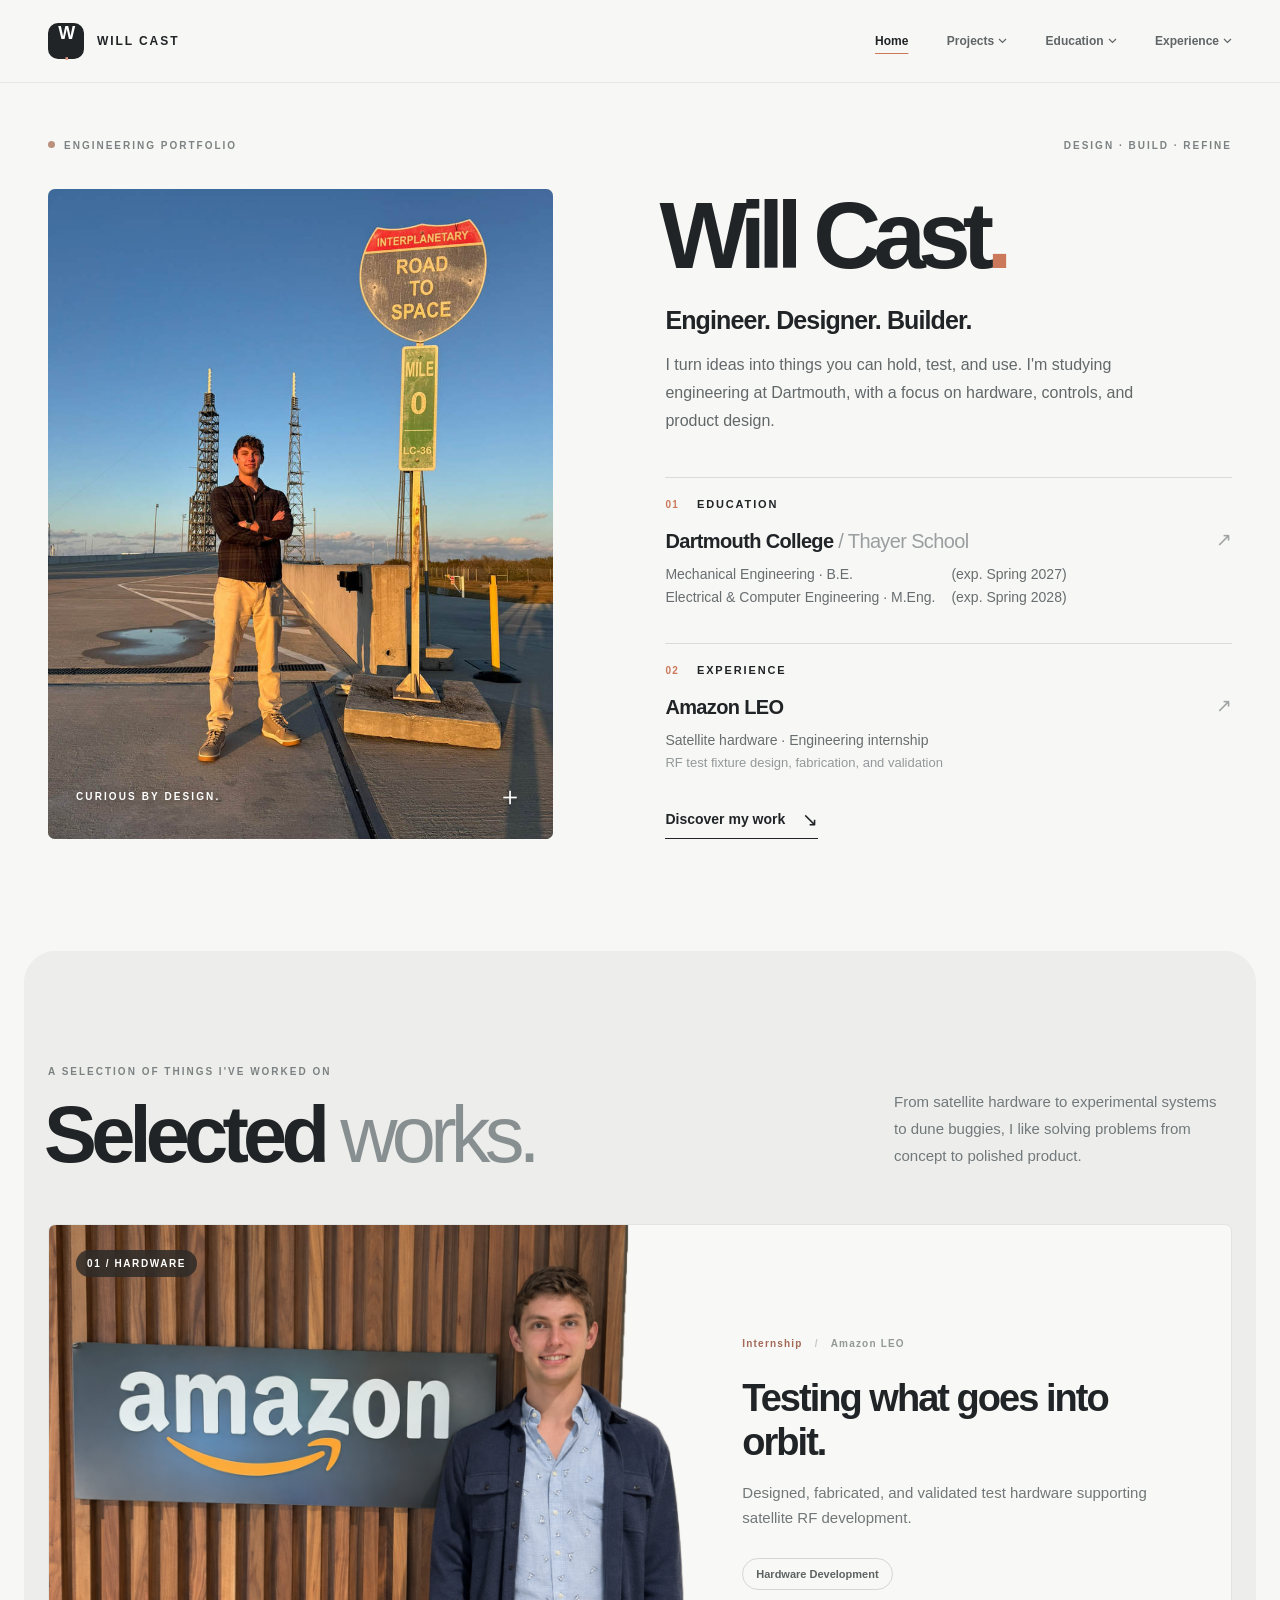
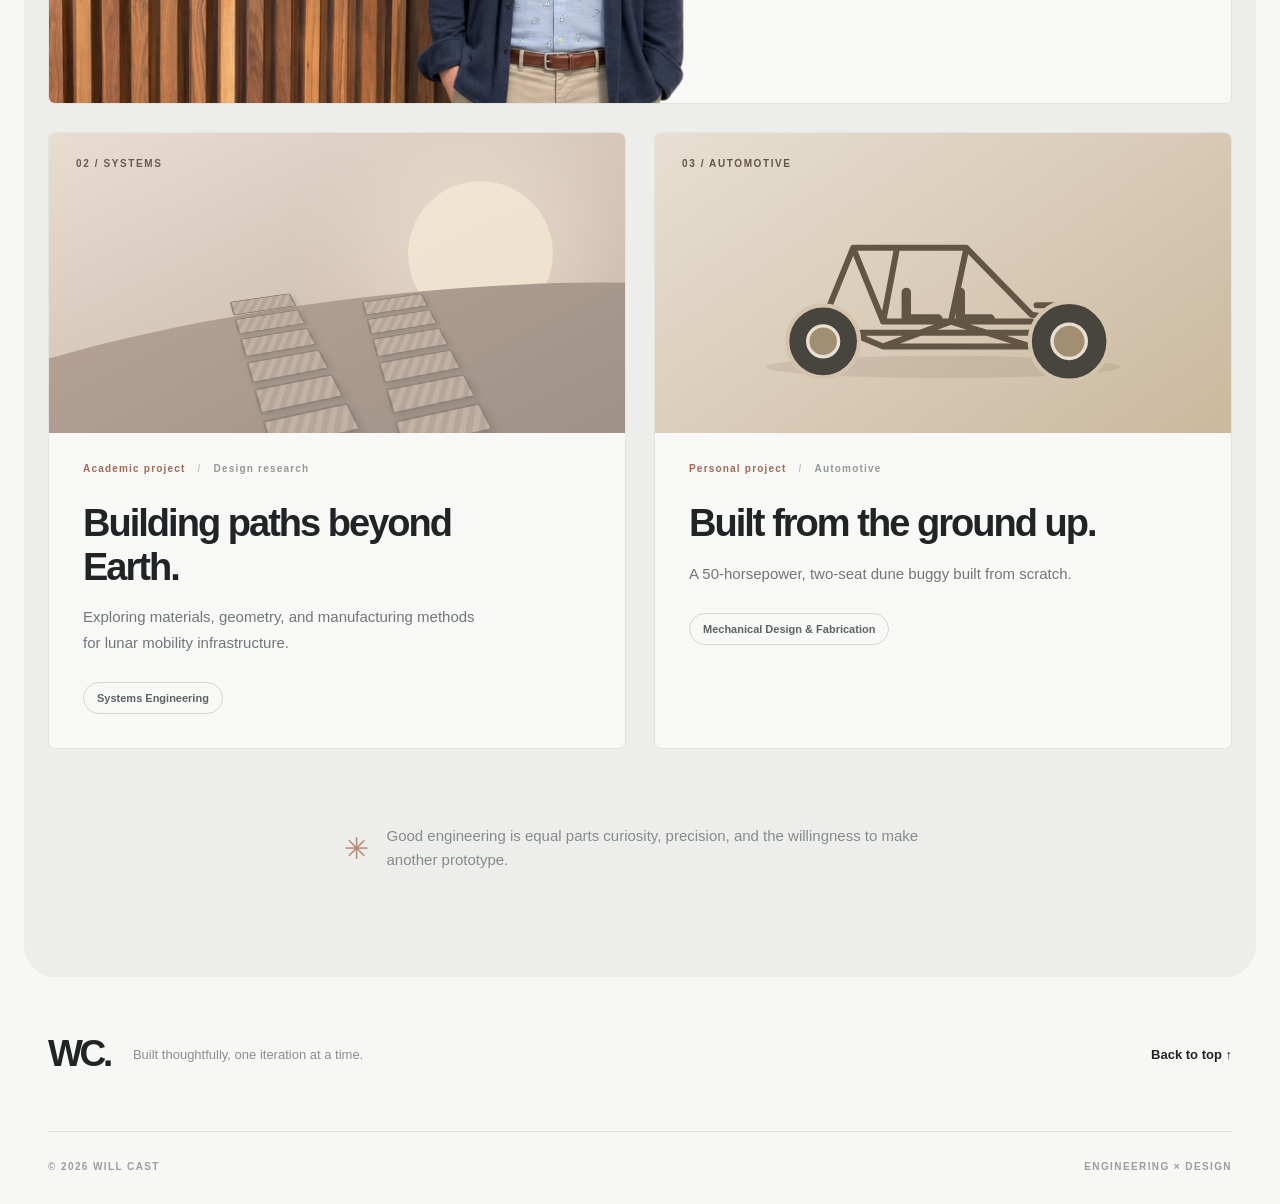
==== commit e6c3f842: "Expand portfolio pages, navigation, and experience cards" ====
--- a/index.html
+++ b/index.html
@@ -8,14 +8,42 @@
   <title>Will Cast — Engineering & Design</title>
   <link rel="icon" href="data:image/svg+xml,%3Csvg xmlns='http://www.w3.org/2000/svg' viewBox='0 0 64 64'%3E%3Crect width='64' height='64' rx='16' fill='%23202426'/%3E%3Ctext x='15' y='44' font-family='Arial' font-weight='bold' font-size='38' fill='white'%3EW%3C/text%3E%3Ccircle cx='50' cy='43' r='4' fill='%23de704e'/%3E%3C/svg%3E">
   <link rel="stylesheet" href="styles.css">
+  <script src="navigation.js" defer></script>
 </head>
 <body>
   <a href="#main" class="skip">Skip to content</a>
   <header class="header">
     <div class="shell nav">
-      <a class="brand" href="#top" aria-label="Will Cast — back to top"><span class="mark">W<span>.</span></span>WILL CAST</a>
-      <nav class="links" aria-label="Main navigation"><a href="#work">Projects</a><a href="#education">Education</a><a href="experience.html">Experience</a></nav>
-      <a class="nav-cta" href="#work">Explore work <span aria-hidden="true">↗</span></a>
+      <a class="brand" href="#top" aria-label="Will Cast — back to top"><span class="mark">W<span>.</span></span><span class="brand-name">WILL CAST</span></a>
+      <nav class="links section-nav" aria-label="Main navigation">
+        <a class="nav-home" href="index.html" aria-current="page">Home</a>
+        <div class="nav-item"><a class="nav-tab-link" href="projects.html">Projects</a><button class="nav-trigger" type="button" aria-label="Toggle Projects sections" aria-expanded="false" aria-controls="nav-projects"><svg width="9" height="6" viewBox="0 0 9 6" aria-hidden="true"><path d="m1 1 3.5 3.5L8 1" fill="none" stroke="currentColor" stroke-width="1.2"/></svg></button>
+          <div class="nav-panel" id="nav-projects" hidden><a class="nav-overview" href="projects.html">All projects</a><span class="nav-panel-divider" aria-hidden="true"></span>
+            <a href="projects.html#rf-test-hardware">RF test hardware</a>
+            <a href="projects.html#lunar-roadway">Lunar roadway</a>
+            <a href="projects.html#dune-buggy">Dune buggy</a>
+          </div>
+        </div>
+        <div class="nav-item"><a class="nav-tab-link" href="education.html">Education</a><button class="nav-trigger" type="button" aria-label="Toggle Education sections" aria-expanded="false" aria-controls="nav-education"><svg width="9" height="6" viewBox="0 0 9 6" aria-hidden="true"><path d="m1 1 3.5 3.5L8 1" fill="none" stroke="currentColor" stroke-width="1.2"/></svg></button>
+          <div class="nav-panel" id="nav-education" hidden><a class="nav-overview" href="education.html">Education overview</a><span class="nav-panel-divider" aria-hidden="true"></span>
+            <a href="education.html#masters">Master’s</a>
+            <a href="education.html#undergraduate">Undergraduate</a>
+            <a href="education.html#tuck-bridge">Tuck School of Business</a>
+            <a href="education.html#high-school">High School</a>
+          </div>
+        </div>
+        <div class="nav-item"><a class="nav-tab-link" href="experience.html">Experience</a><button class="nav-trigger" type="button" aria-label="Toggle Experience sections" aria-expanded="false" aria-controls="nav-experience"><svg width="9" height="6" viewBox="0 0 9 6" aria-hidden="true"><path d="m1 1 3.5 3.5L8 1" fill="none" stroke="currentColor" stroke-width="1.2"/></svg></button>
+          <div class="nav-panel" id="nav-experience" hidden><a class="nav-overview" href="experience.html">All experience</a><span class="nav-panel-divider" aria-hidden="true"></span>
+            <a href="experience.html#amazon-leo">Amazon LEO</a>
+            <a href="experience.html#blue-origin">Blue Origin</a>
+            <a href="experience.html#dali-lab">DALI Lab</a>
+            <a href="experience.html#tuck-lab">Tuck Lab</a>
+            <a href="experience.html#dfr">DFR</a>
+            <a href="experience.html#thayer-school">Thayer School</a>
+            <a href="experience.html#garage-workshop">Garage Workshop</a>
+          </div>
+        </div>
+      </nav>
     </div>
   </header>
   <main id="main">
@@ -34,12 +62,12 @@
             <p class="role">Engineer. Designer. Builder.</p>
             <p class="intro">I turn ideas into things you can hold, test, and use. I'm studying engineering at Dartmouth, with a focus on hardware, controls, and product design.</p>
           </div>
-          <div id="education" class="info"><div class="info-heading"><span>01</span><h2>Education</h2></div>
+          <a id="education" class="info info-link" href="education.html#undergraduate" aria-label="View Dartmouth College education"><div class="info-heading"><span>01</span><h2>Education</h2></div>
             <div class="info-content"><div class="education-details"><h3>Dartmouth College <span class="lighter">/ Thayer School</span></h3><div class="education-degrees"><p><span>Mechanical Engineering · B.E.</span><span class="graduation-date">(exp. Spring 2027)</span></p><p><span>Electrical &amp; Computer Engineering · M.Eng.</span><span class="graduation-date">(exp. Spring 2028)</span></p></div></div><span class="arrow" aria-hidden="true">↗</span></div>
-          </div>
-          <div id="experience" class="info"><div class="info-heading"><span>02</span><h2>Experience</h2></div>
+          </a>
+          <a id="experience" class="info info-link" href="experience.html#amazon-leo" aria-label="View Amazon LEO experience"><div class="info-heading"><span>02</span><h2>Experience</h2></div>
             <div class="info-content"><div><h3>Amazon LEO</h3><p>Satellite hardware · Engineering internship</p><p class="detail">RF test fixture design, fabrication, and validation</p></div><span class="arrow" aria-hidden="true">↗</span></div>
-          </div>
+          </a>
           <a class="text-link" href="#work">Discover my work <span aria-hidden="true">↘</span></a>
         </div>
       </div>
--- a/styles.css
+++ b/styles.css
@@ -29,6 +29,7 @@
     .accent{color:var(--accent)}.role{font-size:clamp(19px,2vw,25px);font-weight:550;letter-spacing:-.035em;margin-bottom:16px}
     .intro{max-width:485px;font-size:clamp(15px,1.25vw,17px);line-height:1.75;color:var(--muted);margin-bottom:42px}
     .info{border-top:1px solid #d8dcd9;padding-top:20px;margin-bottom:34px;scroll-margin-top:106px}
+    .info-link{display:block}.info-link:hover h3,.info-link:hover .arrow{color:var(--accent)}
     .info-heading{display:flex;align-items:baseline;gap:18px;margin-bottom:18px}.info-heading span{font-size:10px;letter-spacing:.12em;color:var(--accent);font-weight:800}
     .info-heading h2{font-size:11px;letter-spacing:.17em;text-transform:uppercase;font-weight:800;margin:0}
     .info-content{display:flex;justify-content:space-between;gap:12px}.info-content h3{font-size:20px;line-height:1.35;letter-spacing:-.032em;font-weight:625;margin:0 0 8px}
@@ -84,7 +85,7 @@
 
 /* Dedicated experience page; shared navigation and typography stay consistent. */
 .links a[aria-current="page"]{color:var(--ink);text-decoration:underline;text-decoration-color:var(--accent);text-underline-offset:8px}
-.experience-intro{padding-block:44px 88px}.experience-back{display:inline-block;margin-bottom:64px;font-size:13px;color:var(--muted)}.experience-back:hover{color:var(--accent)}
+.experience-intro{padding-block:44px 88px}
 .experience-title{font-size:clamp(64px,8.5vw,120px);white-space:normal;line-height:1.02;letter-spacing:-.075em;margin:22px 0 28px -5px}
 .experience-lead{max-width:570px;font-size:19px;line-height:1.75;color:var(--muted);margin:0}
 .experience-jump{display:flex;flex-wrap:wrap;gap:12px;margin-top:36px}.experience-jump a{display:inline-flex;align-items:center;gap:24px;border:1px solid #cbd0cd;border-radius:99px;padding:12px 18px;font-size:13px;font-weight:600;transition:background .2s,border-color .2s}.experience-jump a:hover{background:#edeeeb;border-color:var(--accent)}.experience-jump span{color:var(--accent)}
@@ -94,8 +95,75 @@
 .experience-section{background:#edeeeb;padding-block:88px}.experience-role{display:grid;grid-template-columns:minmax(0,.9fr) minmax(0,1.1fr);gap:72px;align-items:center}
 .experience-role h2{font-size:clamp(44px,5vw,72px);letter-spacing:-.065em;font-weight:650;line-height:1.1;margin:22px 0 18px}.experience-subtitle{font-size:16px;color:var(--muted)}
 .experience-summary{max-width:440px;font-size:20px;line-height:1.65;margin:30px 0}.experience-tags{display:flex;flex-wrap:wrap;gap:9px}
-.experience-photo{margin:0}.experience-photo img{display:block;width:100%;height:auto;aspect-ratio:4/3;object-fit:cover;border-radius:7px}.experience-photo figcaption{margin-top:16px;font-size:10px;font-weight:700;letter-spacing:.13em;text-transform:uppercase;color:var(--muted)}
+.experience-photo{margin:0}.experience-photo img{display:block;width:100%;height:auto;aspect-ratio:4/3;object-fit:cover;border-radius:7px}.experience-photo figcaption,.experience-meta{display:flex;justify-content:flex-start;flex-wrap:wrap;gap:8px 16px;margin:16px 0 0;font-size:12px;line-height:1.5;color:var(--muted)}
+.experience-photo figcaption span+span,.experience-meta span+span{border-left:1px solid #b8bfba;padding-left:16px}
+.experience-visual{align-self:stretch;display:flex;flex-direction:column;min-width:0}.experience-visual>.experience-impact{flex:1}
+.experience-photo-layer{position:relative;isolation:isolate}.experience-sticker{position:absolute;z-index:1;left:-3%;top:-6%;width:20%;height:auto;aspect-ratio:980/1350;transform:rotate(30deg);filter:drop-shadow(0 7px 8px #0004);pointer-events:none}
+@media(min-width:731px){.experience-role-photo-first{grid-template-columns:minmax(0,1.1fr) minmax(0,.9fr)}}
 .experience-focus{display:grid;grid-template-columns:repeat(3,minmax(0,1fr));gap:40px;margin-top:80px}.experience-focus article{border-top:1px solid #cbd0cd;padding-top:25px}.experience-focus h3{font-size:25px;font-weight:600;letter-spacing:-.04em;line-height:1.2;margin:25px 0 15px}.experience-focus p{font-size:15px;line-height:1.75;color:var(--muted);margin:0;max-width:320px}
 .experience-next{display:flex;align-items:center;justify-content:space-between;gap:32px;padding-block:80px}.experience-next h2{font-size:clamp(36px,4vw,56px);font-weight:600;letter-spacing:-.055em;margin:14px 0 0}
+.experience-deck{position:relative;isolation:isolate;max-width:1600px;margin-inline:auto;padding:0 clamp(12px,3vw,48px) 24px}
+.experience-card{position:relative;border:1px solid #20242618;border-radius:26px;padding-block:38px 48px;margin-bottom:clamp(80px,22vh,220px);box-shadow:0 18px 60px -32px #20242645;transform-origin:center top;scroll-margin-top:104px}
+.experience-card{z-index:var(--card-index,auto)}.experience-card:last-child{margin-bottom:0}
+.deck-ready .experience-card{position:sticky;top:var(--card-top,104px);transform:scale(calc(1 - .035 * var(--card-depth,0)))}
+.experience-card::after{content:"";position:absolute;inset:0;z-index:5;border-radius:inherit;background:#202426;opacity:calc(.1 * var(--card-depth,0));pointer-events:none}
+.experience-card-heading{display:flex;justify-content:space-between;gap:20px;margin-bottom:32px;padding-bottom:20px;border-bottom:1px solid #2024261a;font-size:10px;font-weight:700;letter-spacing:.16em;text-transform:uppercase;color:var(--muted)}
+.experience-card .experience-role{gap:44px}.experience-card .experience-role h2{font-size:clamp(42px,4.5vw,64px);margin-top:16px}.experience-card .experience-summary{font-size:18px;line-height:1.65;margin-block:22px}
+.experience-card .experience-focus{margin-top:36px;gap:30px}.experience-card .experience-focus h3{font-size:23px;margin-top:18px}.experience-card .experience-photo img{max-height:360px;object-position:65% center}
+.experience-card .experience-photo-blue img{max-height:none;aspect-ratio:839/647;object-fit:contain}
+#blue-origin.experience-card{padding-bottom:0;overflow:clip}.blue-contributions{display:grid;grid-template-columns:clamp(180px,22vw,300px) minmax(0,1fr);gap:32px;margin-top:36px;padding-right:max(48px,calc((100% - var(--shell))/2));align-items:start}.blue-launch{align-self:end;margin:0}.blue-launch img{display:block;width:100%;height:auto;border-radius:0}.blue-contributions .experience-focus{margin-top:0;padding-bottom:48px}
+@media(max-width:730px){.blue-contributions{grid-template-columns:minmax(0,.8fr) minmax(0,1.8fr);gap:16px;padding-right:20px}.blue-contributions .experience-focus{grid-template-columns:1fr;margin-top:0;padding-bottom:34px}}
+.experience-card .experience-photo-dali img{max-height:none;aspect-ratio:4/3;object-fit:contain}
+.experience-card .experience-photo-tuck img{max-height:none;aspect-ratio:4/3;object-fit:contain}
+.dfr-photo-frame{overflow:hidden;border-radius:7px;aspect-ratio:1638.4/1365}.experience-card .experience-photo-dfr img{display:block;width:125%;max-width:none;max-height:none;aspect-ratio:2048/1365;object-fit:contain;transform:translateX(-20%);border-radius:0}
+.dfr-contributions>article{display:flex;flex-direction:column;min-width:0}.dfr-detail-figure{width:100%;margin: auto 0 0;padding-top:24px}.dfr-detail-figure img{display:block;width:100%;height:auto;aspect-ratio:3/4;object-fit:contain;border-radius:7px}.dfr-detail-figure figcaption{margin-top:12px;font-size:11px;line-height:1.5;color:var(--muted)}
+.dfr-detail-image{position:relative}.dfr-detail-figure .dfr-model-inset{position:absolute;right:10px;bottom:10px;width:26%;max-width:104px;height:auto;aspect-ratio:auto;object-fit:contain;border:2px solid #f7f7f5;border-radius:6px;box-shadow:0 4px 12px #20242633}
+.tuck-story{margin-top:36px}.tuck-story-row{display:grid;grid-template-columns:minmax(0,1fr) minmax(0,300px);gap:40px;align-items:center;padding:28px 0;border-top:1px solid #cbd0cd}.tuck-story-row:last-child{padding-bottom:0}.tuck-story-row-text{grid-template-columns:1fr}.tuck-story-row h3{font-size:clamp(23px,2.3vw,30px);font-weight:600;letter-spacing:-.04em;line-height:1.2;margin:16px 0}.tuck-story-row p{max-width:690px;font-size:16px;line-height:1.8;color:var(--muted);margin:0}.tuck-story-media{margin:0;min-width:0}.tuck-story-media svg{display:block;width:100%;height:auto;filter:drop-shadow(0 6px 8px #20242622)}.tuck-story-media figcaption{font-size:11px;line-height:1.5;color:var(--muted);margin-top:14px}.tuck-story-award{width:240px;max-width:100%;justify-self:center}
+@media(max-width:730px){.tuck-story-row{grid-template-columns:1fr;gap:24px;padding-block:26px}.tuck-story-media{width:100%;max-width:300px;justify-self:center}.tuck-story-award{max-width:240px}.tuck-story-row p{font-size:15px}}
+.experience-card .experience-impact{padding:30px}.experience-card .experience-metrics{grid-template-columns:repeat(2,minmax(0,1fr));gap:20px;margin-block:28px}.experience-card .experience-metrics dd{font-size:clamp(46px,5vw,74px)}
+.experience-jump a[aria-current="location"]{background:var(--ink);border-color:var(--ink);color:white}.experience-jump a[aria-current="location"] span{color:#e7a08a}
+.impact-tuck{background:linear-gradient(135deg,#eee5d5,#dfcdb3);color:#62503b}.impact-dfr{background:linear-gradient(135deg,#dce5df,#bdcdc2);color:#304e3c}.impact-workshop{background:linear-gradient(135deg,#e8dfd3,#d5c4ab);color:#584b39}
+.thayer-roles{display:grid;gap:16px}.thayer-roles article{background:#e9eee8;border:1px solid #20242614;border-radius:12px;padding:24px}.thayer-roles h3{font-size:24px;font-weight:600;letter-spacing:-.04em;margin:12px 0}.thayer-roles article>p:last-child{font-size:14px;line-height:1.75;color:var(--muted);margin-bottom:0}
 @media(max-width:1050px){.experience-role{gap:40px}.experience-focus{gap:26px}}
-@media(max-width:730px){.links a[href="experience.html"]{display:inline}.nav{gap:16px}.links{gap:18px}.experience-intro{padding-block:30px 60px}.experience-back{margin-bottom:42px}.experience-title{font-size:clamp(54px,11vw,80px)}.experience-lead{font-size:17px}.experience-section{padding-block:56px}.experience-role{grid-template-columns:1fr;gap:34px}.experience-role h2{font-size:48px}.experience-summary{font-size:18px}.experience-focus{grid-template-columns:1fr;gap:32px;margin-top:50px}.experience-focus h3{margin-top:18px}.experience-focus p{max-width:none}.experience-next{align-items:flex-start;flex-direction:column;padding-block:56px}}
+@media(max-width:730px){.links a[href="experience.html"]{display:inline}.nav{gap:16px}.links{gap:18px}.experience-intro{padding-block:30px 60px}.experience-title{font-size:clamp(54px,11vw,80px)}.experience-lead{font-size:17px}.experience-section{padding-block:56px}.experience-role{grid-template-columns:1fr;gap:34px}.experience-role h2{font-size:48px}.experience-summary{font-size:18px}.experience-focus{grid-template-columns:1fr;gap:32px;margin-top:50px}.experience-focus h3{margin-top:18px}.experience-focus p{max-width:none}.experience-next{align-items:flex-start;flex-direction:column;padding-block:56px}}
+@media(max-width:730px){.experience-card{padding-block:26px 34px;border-radius:20px}.experience-card>.shell{width:calc(100% - 40px)}.experience-card-heading{letter-spacing:.1em;font-size:9px;gap:12px}.experience-card .experience-role{gap:28px}.experience-card .experience-summary{font-size:16px}.experience-card .experience-impact{padding:24px}.experience-card .experience-metrics dd{font-size:clamp(40px,10vw,64px)}.experience-card .experience-focus{gap:24px}.experience-card .experience-focus h3{font-size:21px}}
+@media(prefers-reduced-motion:reduce){.experience-deck .experience-card{position:relative;top:auto;transform:none;margin-bottom:40px}.experience-card::after{display:none}.experience-jump a{transition:none}}
+
+/* Academic details share the portfolio's typography and material palette. */
+.academic-card{padding:clamp(28px,5vw,64px);border:1px solid #20242614;border-radius:24px;background:#e9eee8}.academic-heading{display:flex;justify-content:space-between;align-items:center;gap:40px}.academic-heading h2{font-size:clamp(36px,4.8vw,65px);font-weight:650;letter-spacing:-.06em;line-height:1.1;margin:20px 0}.academic-note{font-size:18px;line-height:1.8;color:#637268;border-left:1px solid #bfcbbf;padding-left:32px;flex-shrink:0}
+.degree-list{margin:40px 0 0}.degree-list>div{display:grid;grid-template-columns:minmax(0,1fr) max-content;gap:24px;align-items:center;padding-block:25px;border-top:1px solid #bcc7bc}.degree-list h3{font-size:23px;font-weight:600;letter-spacing:-.035em;line-height:1.3;margin:9px 0 0}.degree-list p{font-size:14px;color:var(--muted);line-height:1.7;margin:10px 0 0}.degree-list dd{font-size:13px;color:var(--muted);margin:0;white-space:nowrap}
+.education-details-grid{display:grid;grid-template-columns:1fr 1fr;gap:80px;padding-block:70px}.education-details-grid h2{font-size:32px;letter-spacing:-.045em;font-weight:600;margin:18px 0 26px}.course-list{display:flex;flex-wrap:wrap;gap:10px;list-style:none;margin:0;padding:0}.course-list li{border:1px solid #cbd0cd;border-radius:99px;padding:10px 15px;font-size:13px;color:var(--muted)}.honors-list{list-style:none;padding:0;margin:0}.honors-list li{padding:13px 0;border-bottom:1px solid var(--line);font-size:16px;color:var(--muted)}.honors-list li:first-child{padding-top:0}
+.business-card{background:#edebe5}.business-summary{max-width:660px;font-size:18px;line-height:1.8;color:var(--muted);margin:24px 0 0}.business-card .academic-heading{align-items:flex-start}.business-card .tag{margin-top:24px}
+.tuck-identity{display:flex;flex-direction:column;align-items:flex-start;gap:24px;width:min(320px,100%);flex-shrink:0;margin-top:24px}.tuck-identity img{display:block;width:100%;height:auto;mix-blend-mode:multiply}.business-card .tuck-identity .tag{margin-top:0}.tuck-program-link{margin-top:28px}
+.education-content{display:grid;gap:32px}.education-content>.academic-card{scroll-margin-top:110px}.undergraduate-card{background:#edf0eb}.undergraduate-card .education-details-grid{padding:36px 0 0;margin-top:20px;border-top:1px solid #bcc7bc;gap:44px}.undergraduate-card .academic-heading>div{min-width:0}.high-school-card{background:#e8ecee}.school-activities{margin-top:28px}
+.academic-card.masters-card{padding:32px clamp(28px,5vw,64px)}.masters-card>.eyebrow{margin-bottom:16px}.masters-summary{display:flex;justify-content:space-between;align-items:baseline;gap:16px 28px;flex-wrap:wrap}.masters-summary h3{font-size:clamp(24px,2.5vw,32px);line-height:1.25;font-weight:600;letter-spacing:-.04em;margin:0}.masters-summary p{font-size:14px;line-height:1.6;color:var(--muted);margin:0}.masters-summary p span{margin-inline:8px;color:#b8bfba}
+.masters-branding{display:flex;justify-content:space-between;align-items:center;flex-wrap:wrap;gap:16px 28px;margin-bottom:22px}.masters-branding h2{font-size:clamp(36px,4.8vw,65px);font-weight:650;letter-spacing:-.06em;line-height:1.1;margin:20px 0}.masters-branding img{display:block;width:190px;max-width:100%;height:auto;mix-blend-mode:multiply}
+@media(max-width:730px){.links a[href="education.html"]{display:inline}.links{gap:14px}.academic-heading{align-items:flex-start;flex-direction:column;gap:8px}.academic-note{border-left:0;padding-left:0;font-size:16px;margin-bottom:4px}.degree-list>div{grid-template-columns:1fr;gap:12px}.degree-list h3{font-size:21px}.degree-list{margin-top:28px}.education-details-grid{grid-template-columns:1fr;gap:44px;padding-block:48px}.business-card .tag{margin-top:0}.business-summary{font-size:16px}.academic-card{border-radius:20px}}
+@media(max-width:480px){.brand-name{display:none}.nav{gap:12px}}
+.project-collection .project{scroll-margin-top:110px}.project-collection .project-body p{max-width:460px}.project-collection .featured .project-body{padding:40px}.project-collection .project-body{padding:32px}.project-collection .kicker{margin-bottom:22px}
+@media(max-width:730px){.project-collection .featured .project-body,.project-collection .project-body{padding:28px}.project-collection .featured .art{min-height:0;aspect-ratio:4/3}}
+
+/* Shared section shortcuts open as a compact horizontal disclosure. */
+.nav{position:relative}.section-nav{align-items:center}.nav-item{position:static}.nav-trigger{display:flex;align-items:center;gap:7px;min-height:44px;padding:0;border:0;background:none;color:#606568;font-family:inherit;line-height:1.3;font-size:12px;font-weight:600;cursor:pointer;white-space:nowrap}.nav-trigger svg{transition:transform .2s}.nav-trigger[aria-expanded="true"] svg{transform:rotate(180deg)}.nav-trigger:hover,.nav-trigger[aria-expanded="true"]{color:var(--ink)}.nav-trigger[data-current="true"]{color:var(--ink);text-decoration:underline;text-decoration-color:var(--accent);text-underline-offset:8px}.nav-trigger:focus-visible{outline:3px solid var(--accent);outline-offset:5px;border-radius:4px}
+.nav-panel{position:absolute;right:0;top:calc(100% - 2px);display:flex;align-items:center;gap:5px;width:max-content;max-width:100%;overflow-x:auto;padding:10px;background:#fafbf9f7;backdrop-filter:blur(24px);border:1px solid #dfe2df;border-radius:14px;box-shadow:0 18px 40px -16px #20242640;animation:nav-arrive .18s ease-out;overscroll-behavior-x:contain}.nav-panel[hidden]{display:none}.section-nav .nav-panel a{display:block;flex:0 0 auto;white-space:nowrap;padding:12px 13px;border-radius:8px;font-size:12px;line-height:1.4;font-weight:550;transition:background .15s,color .15s}.section-nav .nav-panel a:hover{background:#e9ece6;color:var(--ink)}.section-nav .nav-panel .nav-overview{color:var(--ink);font-weight:700}.nav-overview span{color:var(--accent);margin-left:8px}.nav-panel-divider{width:1px;height:22px;background:var(--line);flex-shrink:0;margin-inline:3px}
+@keyframes nav-arrive{from{opacity:0;transform:translateY(-5px)}to{opacity:1;transform:translateY(0)}}
+@media(max-width:730px){.section-nav{gap:18px}.nav-trigger{font-size:11px;gap:5px}.section-nav .nav-panel a{font-size:11px;padding:11px 12px}.nav-panel{padding:7px;top:calc(100% - 1px)}}
+@media(max-width:360px){.section-nav{gap:12px}}
+@media(prefers-reduced-motion:reduce){.nav-panel{animation:none}.nav-trigger svg,.section-nav .nav-panel a{transition:none}}
+.section-nav>.nav-home{display:flex;align-items:center;min-height:44px;font-size:12px;font-weight:600;white-space:nowrap}
+@media(max-width:730px){.section-nav>.nav-home{font-size:11px}.section-nav{gap:14px}}
+@media(max-width:360px){.section-nav{gap:8px}.nav-trigger{gap:3px}.nav-trigger svg{width:7px}.nav{gap:8px}}
+
+.education-page{--education-green:#00693e;--education-blue:#00395d;--accent:var(--education-green)}
+.education-page :is(h1,h2,h3){text-decoration-line:underline;text-decoration-color:var(--headline-color,var(--education-green));text-decoration-thickness:2px;text-underline-offset:.16em;text-decoration-skip-ink:auto}
+.education-page h1{text-decoration-thickness:3px}.education-page .high-school-card{--headline-color:var(--education-blue)}
+.academic-identity{display:flex;flex-direction:column;align-items:flex-start;gap:24px;width:min(260px,100%);flex-shrink:0}.academic-identity img{display:block;width:100%;height:auto;mix-blend-mode:multiply}.academic-identity .academic-note{border-left:0;padding-left:0;font-size:15px;line-height:1.7;margin:0}
+.section-nav .nav-item{display:inline-flex;flex-flow:row nowrap;align-items:center;gap:4px;flex-shrink:0}.section-nav .nav-tab-link{display:flex;align-items:center;min-height:44px;white-space:nowrap;font-size:12px;font-weight:600;flex:0 0 auto}.section-nav .nav-trigger{display:inline-flex;align-items:center;justify-content:center;align-self:center;flex:0 0 9px;width:9px;min-width:9px;padding:0}.section-nav .nav-trigger svg{display:block;flex-shrink:0}
+@media(max-width:730px){.section-nav{gap:10px}.section-nav .nav-tab-link{font-size:11px}}
+@media(max-width:360px){.section-nav{gap:6px}}
+/* Garage Workshop keeps its image, story, and project link in one compact layout. */
+#garage-workshop.experience-card{padding-block:16px 20px}#garage-workshop .experience-card-heading{margin-bottom:14px;padding-bottom:10px}
+.experience-role.garage-layout{grid-template-columns:minmax(0,.5fr) minmax(0,1.5fr);align-items:stretch}.garage-wheels{margin:0}.experience-card .garage-wheels img{display:block;width:100%;height:220px;max-height:none;aspect-ratio:auto;object-fit:contain;object-position:center;border-radius:0}
+.garage-main-copy{display:flex;flex-direction:column;min-width:0}.experience-card .garage-main-copy h2{font-size:clamp(30px,2.6vw,38px);line-height:1.1;margin:0 0 6px}.garage-main-copy>.experience-subtitle{font-size:13px;line-height:1.5;margin:0 0 8px}.experience-card .garage-main-copy .experience-summary{max-width:none;font-size:14px;line-height:1.6;margin:0 0 10px}.garage-main-copy .tag{font-size:10px;padding:6px 10px}
+.garage-bottom{display:flex;align-items:flex-end;gap:24px;margin-top:auto;padding-top:14px;align-self:stretch;max-width:none;text-align:right}.garage-quote{flex:1;min-width:0;margin:0;padding:0}.garage-quote blockquote{margin:0;font-size:clamp(21px,1.7vw,24px);font-weight:550;line-height:1.2;letter-spacing:-.045em}.garage-quote figcaption{margin-top:6px;font-size:11px;line-height:1.5;color:var(--muted)}.garage-bottom>.text-link{flex-shrink:0;white-space:nowrap;font-size:12px}
+@media(max-width:730px){.experience-role.garage-layout{grid-template-columns:1fr}.experience-card .garage-wheels img{height:180px}.garage-bottom{flex-direction:column;align-items:flex-end;gap:14px;padding-top:20px}.garage-quote blockquote{font-size:23px}}
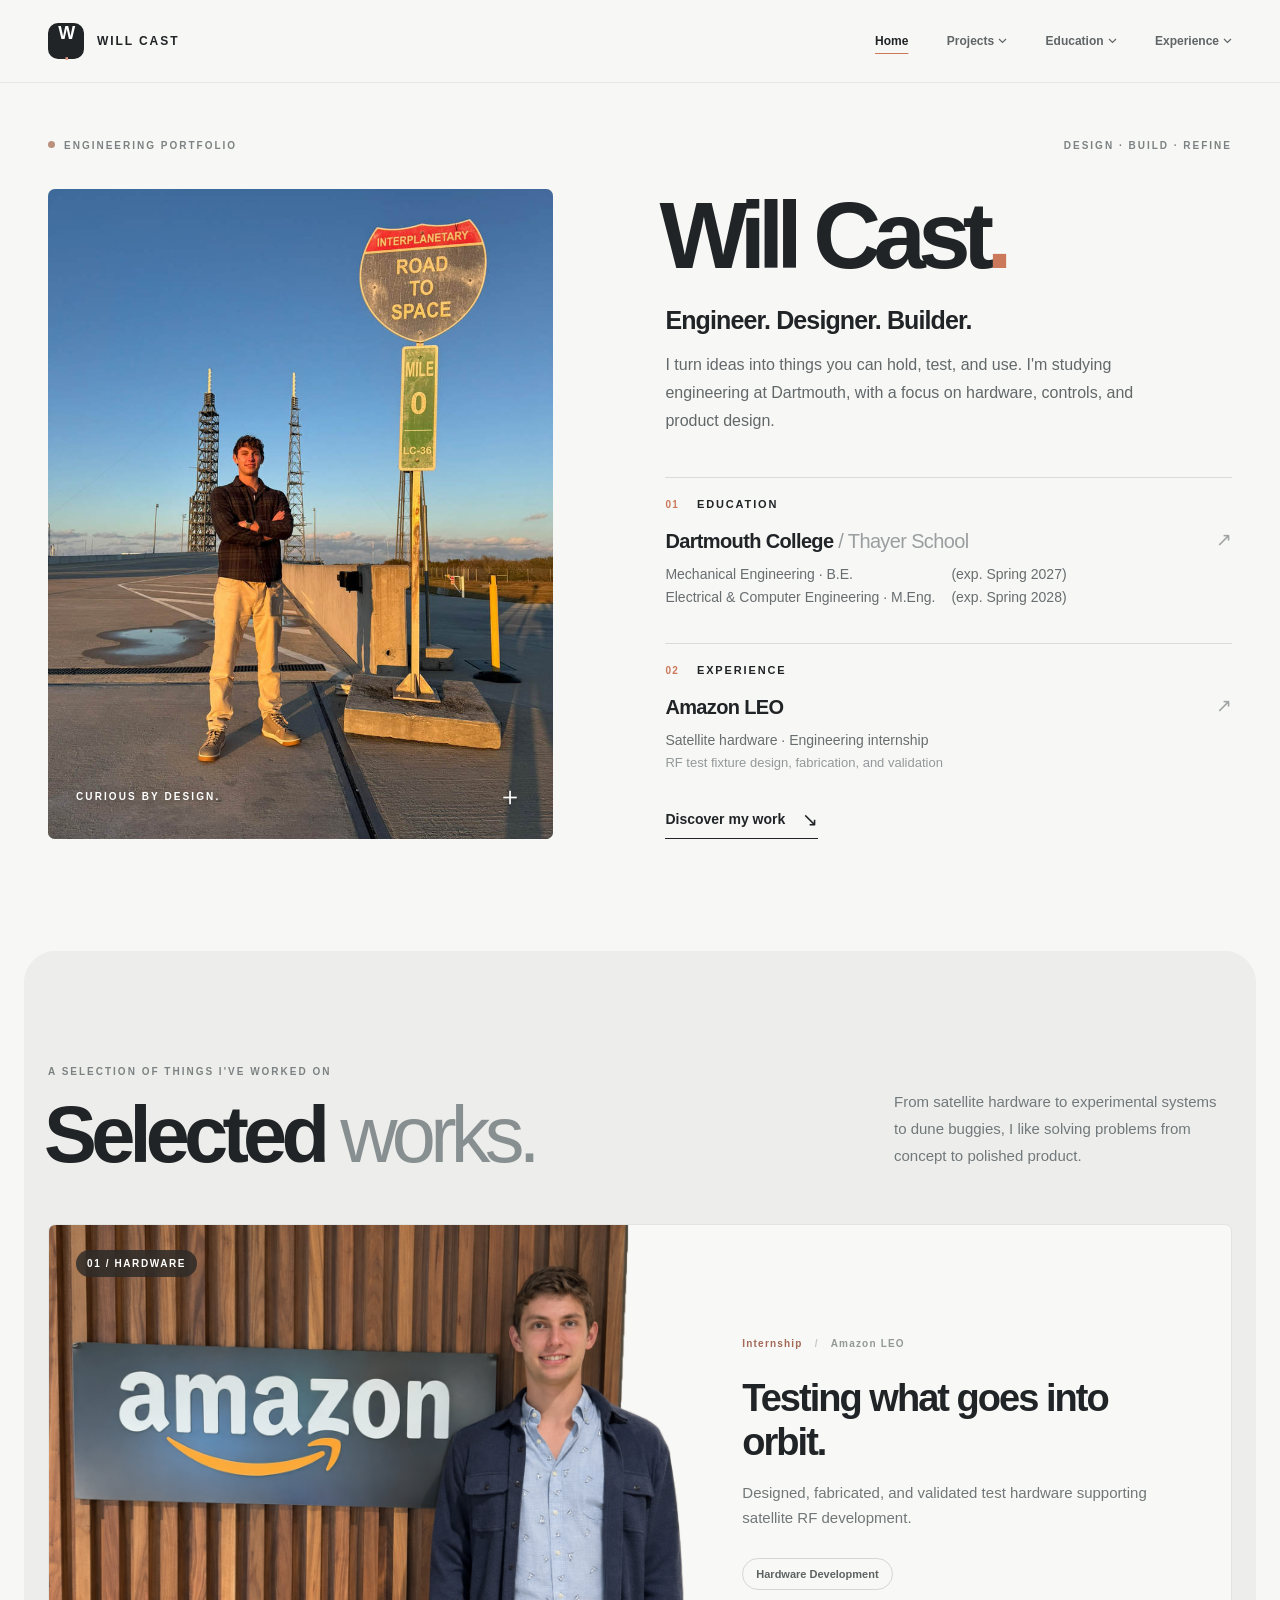
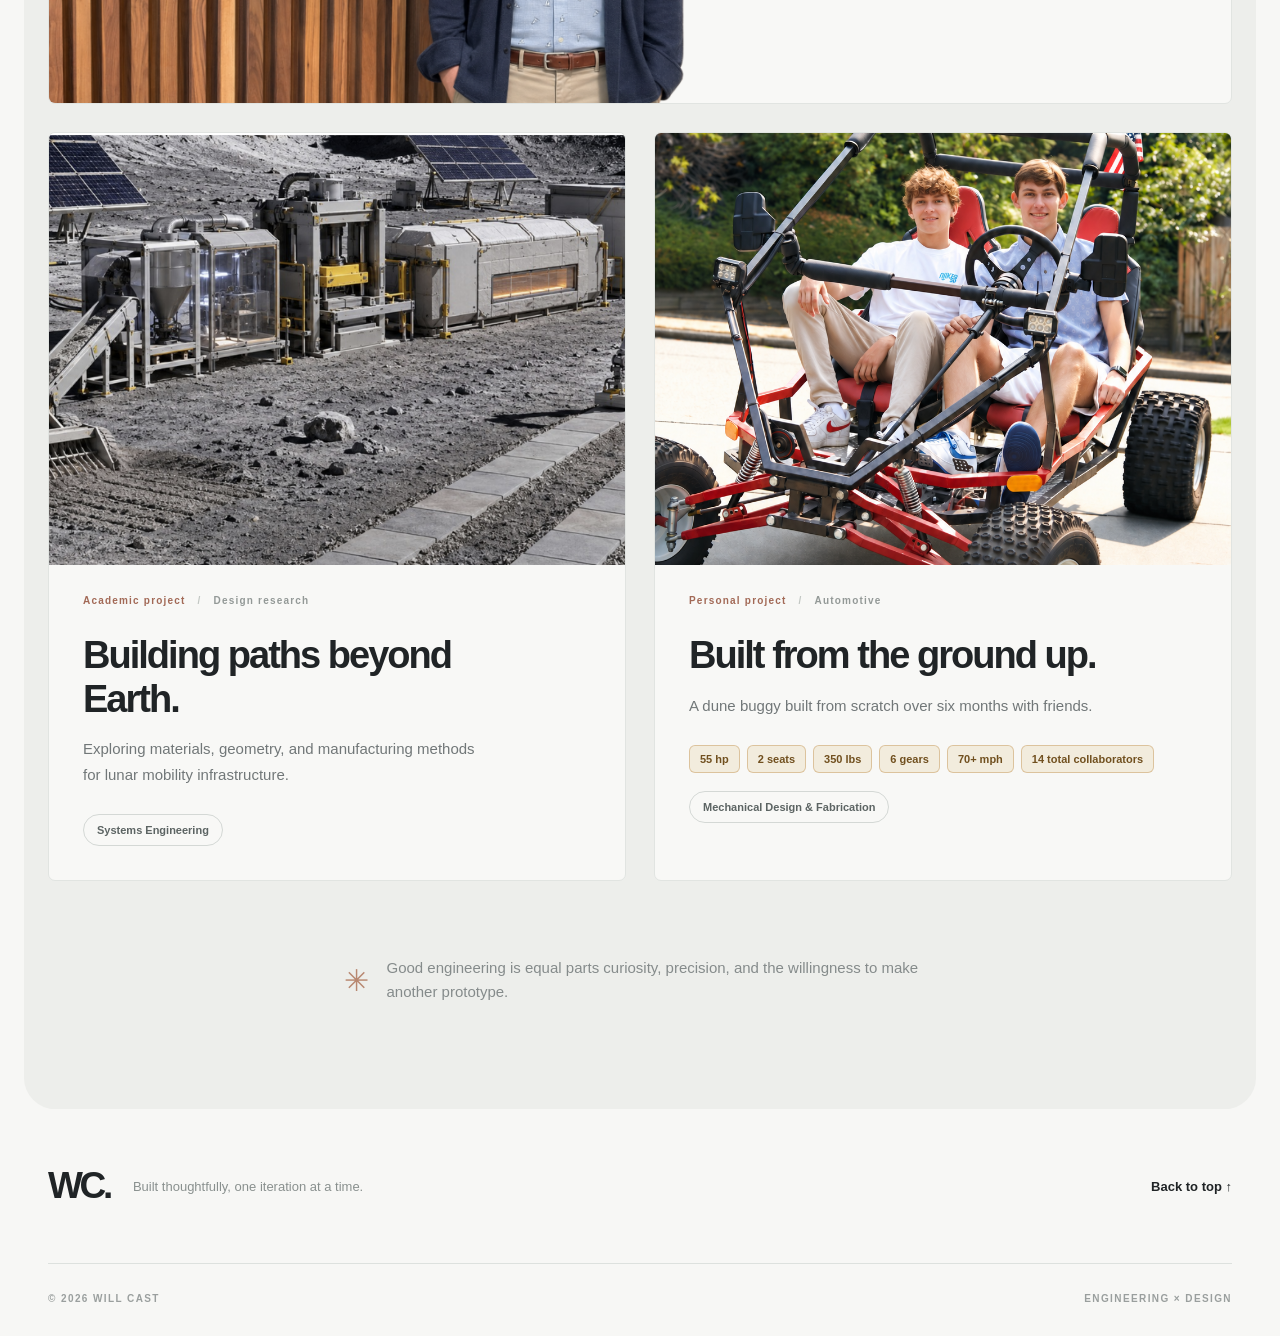
==== commit 2c922805: "Refresh homepage photos, coursework, and Amazon skills" ====
--- a/index.html
+++ b/index.html
@@ -19,9 +19,9 @@
         <a class="nav-home" href="index.html" aria-current="page">Home</a>
         <div class="nav-item"><a class="nav-tab-link" href="projects.html">Projects</a><button class="nav-trigger" type="button" aria-label="Toggle Projects sections" aria-expanded="false" aria-controls="nav-projects"><svg width="9" height="6" viewBox="0 0 9 6" aria-hidden="true"><path d="m1 1 3.5 3.5L8 1" fill="none" stroke="currentColor" stroke-width="1.2"/></svg></button>
           <div class="nav-panel" id="nav-projects" hidden><a class="nav-overview" href="projects.html">All projects</a><span class="nav-panel-divider" aria-hidden="true"></span>
-            <a href="projects.html#rf-test-hardware">RF test hardware</a>
-            <a href="projects.html#lunar-roadway">Lunar roadway</a>
             <a href="projects.html#dune-buggy">Dune buggy</a>
+            <a href="projects.html#project-02">RC jet ski</a>
+            <a href="projects.html#project-03">Project 03</a>
           </div>
         </div>
         <div class="nav-item"><a class="nav-tab-link" href="education.html">Education</a><button class="nav-trigger" type="button" aria-label="Toggle Education sections" aria-expanded="false" aria-controls="nav-education"><svg width="9" height="6" viewBox="0 0 9 6" aria-hidden="true"><path d="m1 1 3.5 3.5L8 1" fill="none" stroke="currentColor" stroke-width="1.2"/></svg></button>
@@ -81,12 +81,12 @@
             <div class="project-body"><div class="kicker"><span>Internship</span><span>Amazon LEO</span></div><h3>Testing what goes into orbit.</h3><p>Designed, fabricated, and validated test hardware supporting satellite RF development.</p><span class="tag">Hardware Development</span></div>
           </article>
           <article class="project reveal">
-            <div class="art lunar" role="img" aria-label="Concept illustration of paired tile tracks on the Moon"><span class="art-index">02 / SYSTEMS</span><div class="sun"></div><div class="horizon"></div><div class="track left"><i class="tile"></i><i class="tile"></i><i class="tile"></i><i class="tile"></i><i class="tile"></i><i class="tile"></i></div><div class="track right"><i class="tile"></i><i class="tile"></i><i class="tile"></i><i class="tile"></i><i class="tile"></i><i class="tile"></i></div></div>
+            <a class="art home-project-photo home-lunar-photo" href="education.html#engs-89-90"><img src="Assets/home-lunar-roadway.png" alt="Lunar roadway manufacturing concept with regolith processing equipment and tile tracks" width="1346" height="586" loading="lazy" decoding="async"></a>
             <div class="project-body"><div class="kicker"><span>Academic project</span><span>Design research</span></div><h3>Building paths beyond Earth.</h3><p>Exploring materials, geometry, and manufacturing methods for lunar mobility infrastructure.</p><span class="tag">Systems Engineering</span></div>
           </article>
           <article class="project reveal">
-            <div class="art automotive" role="img" aria-label="Stylized side-view illustration of a dune buggy"><span class="art-index">03 / AUTOMOTIVE</span><svg viewBox="0 0 520 280" aria-hidden="true"><ellipse cx="260" cy="238" rx="206" ry="13" fill="#625544" opacity=".12"/><g fill="none" stroke="#625544" stroke-width="7" stroke-linecap="round" stroke-linejoin="round"><path d="M87 198h345M120 185l35-86h132l76 78 63 9M155 99l35 86h173M206 100l-16 85M287 100l-18 85M120 185l70 29h172l39-28M190 214l79-29 93 29"/><path d="M217 151v31h37M280 151v31h35" stroke-width="11"/><path d="M369 166h39l17 20"/></g><g fill="#48453f" stroke="#d4c4ad" stroke-width="5"><circle cx="120" cy="208" r="42"/><circle cx="407" cy="208" r="46"/></g><g fill="#a28e72" stroke="#e7dfd2" stroke-width="4"><circle cx="120" cy="208" r="18"/><circle cx="407" cy="208" r="20"/></g></svg></div>
-            <div class="project-body"><div class="kicker"><span>Personal project</span><span>Automotive</span></div><h3>Built from the ground up.</h3><p>A 50-horsepower, two-seat dune buggy built from scratch.</p><span class="tag">Mechanical Design &amp; Fabrication</span></div>
+            <a class="art home-project-photo home-buggy-photo" href="projects.html#dune-buggy"><img src="Assets/home-dune-buggy-cleaned.png" alt="Will and a friend seated in their custom-built dune buggy" width="1024" height="1536" loading="lazy" decoding="async"></a>
+            <div class="project-body"><div class="kicker"><span>Personal project</span><span>Automotive</span></div><h3>Built from the ground up.</h3><p>A dune buggy built from scratch over six months with friends.</p><ul class="home-buggy-specs" aria-label="Dune buggy specifications"><li>55 hp</li><li>2 seats</li><li>350 lbs</li><li>6 gears</li><li>70+ mph</li><li>14 total collaborators</li></ul><span class="tag">Mechanical Design &amp; Fabrication</span></div>
           </article>
         </div>
         <div class="outro reveal"><span aria-hidden="true">✳</span><p>Good engineering is equal parts curiosity, precision, and the willingness to make another prototype.</p></div>
--- a/styles.css
+++ b/styles.css
@@ -106,11 +106,51 @@
 .experience-card{position:relative;border:1px solid #20242618;border-radius:26px;padding-block:38px 48px;margin-bottom:clamp(80px,22vh,220px);box-shadow:0 18px 60px -32px #20242645;transform-origin:center top;scroll-margin-top:104px}
 .experience-card{z-index:var(--card-index,auto)}.experience-card:last-child{margin-bottom:0}
 .deck-ready .experience-card{position:sticky;top:var(--card-top,104px);transform:scale(calc(1 - .035 * var(--card-depth,0)))}
+.deck-ready .experience-card.card-covered{visibility:hidden;pointer-events:none}
 .experience-card::after{content:"";position:absolute;inset:0;z-index:5;border-radius:inherit;background:#202426;opacity:calc(.1 * var(--card-depth,0));pointer-events:none}
 .experience-card-heading{display:flex;justify-content:space-between;gap:20px;margin-bottom:32px;padding-bottom:20px;border-bottom:1px solid #2024261a;font-size:10px;font-weight:700;letter-spacing:.16em;text-transform:uppercase;color:var(--muted)}
 .experience-card .experience-role{gap:44px}.experience-card .experience-role h2{font-size:clamp(42px,4.5vw,64px);margin-top:16px}.experience-card .experience-summary{font-size:18px;line-height:1.65;margin-block:22px}
 .experience-card .experience-focus{margin-top:36px;gap:30px}.experience-card .experience-focus h3{font-size:23px;margin-top:18px}.experience-card .experience-photo img{max-height:360px;object-position:65% center}
 .experience-card .experience-photo-blue img{max-height:none;aspect-ratio:839/647;object-fit:contain}
+#amazon-leo .experience-photo-layer > img { object-position: 65% top; }
+.home-project-photo {
+  display: block;
+  position: relative;
+  overflow: hidden;
+  min-height: 0;
+  aspect-ratio: 4 / 3;
+}
+
+.home-project-photo img {
+  display: block;
+  position: absolute;
+  inset: 0;
+  width: 100%;
+  height: 100%;
+  object-fit: cover;
+}
+
+.home-lunar-photo img { object-position: center; }
+.home-buggy-photo img { object-position: center 65%; }
+
+.home-buggy-specs {
+  display: flex;
+  flex-wrap: wrap;
+  gap: 7px;
+  margin: 0 0 18px;
+  padding: 0;
+  list-style: none;
+}
+
+.home-buggy-specs li {
+  padding: 7px 10px;
+  border: 1px solid #bb873e66;
+  border-radius: 6px;
+  background: #c6963620;
+  color: #71501f;
+  font-size: 11px;
+  font-weight: 600;
+}
 #blue-origin.experience-card{padding-bottom:0;overflow:clip}.blue-contributions{display:grid;grid-template-columns:clamp(180px,22vw,300px) minmax(0,1fr);gap:32px;margin-top:36px;padding-right:max(48px,calc((100% - var(--shell))/2));align-items:start}.blue-launch{align-self:end;margin:0}.blue-launch img{display:block;width:100%;height:auto;border-radius:0}.blue-contributions .experience-focus{margin-top:0;padding-bottom:48px}
 @media(max-width:730px){.blue-contributions{grid-template-columns:minmax(0,.8fr) minmax(0,1.8fr);gap:16px;padding-right:20px}.blue-contributions .experience-focus{grid-template-columns:1fr;margin-top:0;padding-bottom:34px}}
 .experience-card .experience-photo-dali img{max-height:none;aspect-ratio:4/3;object-fit:contain}
@@ -161,9 +201,52 @@
 .section-nav .nav-item{display:inline-flex;flex-flow:row nowrap;align-items:center;gap:4px;flex-shrink:0}.section-nav .nav-tab-link{display:flex;align-items:center;min-height:44px;white-space:nowrap;font-size:12px;font-weight:600;flex:0 0 auto}.section-nav .nav-trigger{display:inline-flex;align-items:center;justify-content:center;align-self:center;flex:0 0 9px;width:9px;min-width:9px;padding:0}.section-nav .nav-trigger svg{display:block;flex-shrink:0}
 @media(max-width:730px){.section-nav{gap:10px}.section-nav .nav-tab-link{font-size:11px}}
 @media(max-width:360px){.section-nav{gap:6px}}
-/* Garage Workshop keeps its image, story, and project link in one compact layout. */
+/* Garage Workshop keeps its image and story in one compact layout. */
 #garage-workshop.experience-card{padding-block:16px 20px}#garage-workshop .experience-card-heading{margin-bottom:14px;padding-bottom:10px}
 .experience-role.garage-layout{grid-template-columns:minmax(0,.5fr) minmax(0,1.5fr);align-items:stretch}.garage-wheels{margin:0}.experience-card .garage-wheels img{display:block;width:100%;height:220px;max-height:none;aspect-ratio:auto;object-fit:contain;object-position:center;border-radius:0}
 .garage-main-copy{display:flex;flex-direction:column;min-width:0}.experience-card .garage-main-copy h2{font-size:clamp(30px,2.6vw,38px);line-height:1.1;margin:0 0 6px}.garage-main-copy>.experience-subtitle{font-size:13px;line-height:1.5;margin:0 0 8px}.experience-card .garage-main-copy .experience-summary{max-width:none;font-size:14px;line-height:1.6;margin:0 0 10px}.garage-main-copy .tag{font-size:10px;padding:6px 10px}
 .garage-bottom{display:flex;align-items:flex-end;gap:24px;margin-top:auto;padding-top:14px;align-self:stretch;max-width:none;text-align:right}.garage-quote{flex:1;min-width:0;margin:0;padding:0}.garage-quote blockquote{margin:0;font-size:clamp(21px,1.7vw,24px);font-weight:550;line-height:1.2;letter-spacing:-.045em}.garage-quote figcaption{margin-top:6px;font-size:11px;line-height:1.5;color:var(--muted)}.garage-bottom>.text-link{flex-shrink:0;white-space:nowrap;font-size:12px}
 @media(max-width:730px){.experience-role.garage-layout{grid-template-columns:1fr}.experience-card .garage-wheels img{height:180px}.garage-bottom{flex-direction:column;align-items:flex-end;gap:14px;padding-top:20px}.garage-quote blockquote{font-size:23px}}
+
+/* The closing chapter shifts the surrounding canvas to navy. */
+.experience-page{transition:background-color .65s ease}.experience-page .header{transition:background-color .65s ease,border-color .45s ease}.experience-page .experience-next,.experience-page .experience-next .text-link,.experience-page .brand,.experience-page .nav-home,.experience-page .nav-tab-link,.experience-page .nav-trigger{transition:color .45s ease,border-color .45s ease}
+.experience-page.garage-active{background:#071b33}.garage-active .header{background:#071b33ed;border-bottom-color:#ffffff20}.garage-active .brand,.garage-active .section-nav>.nav-home,.garage-active .nav-item>.nav-tab-link,.garage-active .nav-trigger{color:#fff}.garage-active .mark{background:#f7f7f5;color:#071b33}
+.garage-active .experience-next{color:#fff}.garage-active .experience-next .eyebrow{color:#b6c5d8}.garage-active .experience-next .text-link{color:#fff;border-color:#fff}.garage-active>footer{color:#fff}.garage-active .footer-inner{border-bottom-color:#ffffff26}.garage-active .footer-text,.garage-active .footer-base{color:#b6c5d8}
+@media(prefers-reduced-motion:reduce){.experience-page,.experience-page .header,.experience-page .experience-next,.experience-page .experience-next .text-link,.experience-page .brand,.experience-page .nav-home,.experience-page .nav-tab-link,.experience-page .nav-trigger{transition:none}}
+.dali-contributions{display:grid;grid-template-columns:minmax(0,1fr) clamp(72px,11vw,140px);gap:28px;align-items:start;margin-top:36px}.dali-contributions .experience-focus{margin-top:0;gap:24px}.dali-model{margin:0}.dali-model img{display:block;width:100%;height:auto;border-radius:7px}
+@media(max-width:730px){.dali-contributions{gap:16px}.dali-contributions .experience-focus{grid-template-columns:1fr}}
+.project-coursework{margin-top:36px;padding-top:32px;border-top:1px solid #bcc7bc}.project-coursework>h3{font-size:28px;font-weight:600;letter-spacing:-.04em;line-height:1.3;margin:0 0 24px}.project-course-list{display:grid;gap:8px;list-style:none;padding:0;margin:0}.project-course-row{display:grid;grid-template-columns:110px minmax(0,1fr);align-items:center;gap:20px;min-height:56px;padding:14px 18px;border:1px solid #cbd5ca;border-radius:8px;background:#f7f7f580;scroll-margin-top:110px}.project-course-code{font-size:12px;line-height:1.5;letter-spacing:.04em;font-weight:700;color:var(--education-green)}.project-course-row h4{font-size:16px;font-weight:550;line-height:1.45;letter-spacing:-.015em;margin:0}.project-course-row h4 span{display:block}
+@media(max-width:730px){.project-coursework{margin-top:28px;padding-top:26px}.project-coursework>h3{font-size:24px}.project-course-row{grid-template-columns:78px minmax(0,1fr);gap:10px;padding:12px}.project-course-code{font-size:11px}.project-course-row h4{font-size:14px}}
+@media(max-width:480px){.project-course-row{grid-template-columns:1fr;gap:5px}}
+.project-course-row-feature{grid-template-columns:90px minmax(0,1fr) minmax(0,420px);gap:24px;padding-block:20px}.project-course-description{min-width:0}.project-course-description p{font-size:13px;line-height:1.75;color:var(--muted);margin:10px 0 0}.project-course-gallery{display:grid;grid-template-columns:repeat(2,minmax(0,1fr));gap:12px;min-width:0}.project-course-gallery figure{margin:0;min-width:0}.project-course-gallery img{display:block;width:100%;height:auto;aspect-ratio:3/2;object-fit:cover;border-radius:6px}.project-course-gallery figcaption{font-size:11px;line-height:1.5;color:var(--muted);margin-top:9px}
+@media(max-width:900px){.project-course-row-feature{grid-template-columns:78px minmax(0,1fr);gap:16px}.project-course-gallery{grid-column:2}}
+@media(max-width:480px){.project-course-row-feature{grid-template-columns:1fr;gap:12px}.project-course-gallery{grid-column:1}}
+.project-course-gallery img[src$="resq-stick-flare-test.png"]{object-position:center 20%}
+.project-course-progress{align-self:center;margin:0;font-size:13px;line-height:1.75;color:var(--muted);text-align:center;padding:12px}
+.project-course-gallery-wide{grid-template-columns:minmax(0,1fr)}.project-course-gallery-wide img{aspect-ratio:auto;height:auto}.project-course-gallery-wide a{display:block;border-radius:6px}.project-course-gallery-wide a:focus-visible{outline:2px solid var(--education-green);outline-offset:4px}
+.project-course-gallery-wide .course-challenge-link{display:inline;color:var(--education-green);text-decoration:underline;text-underline-offset:3px}
+.academic-card .school-about-identity{width:min(320px,100%);gap:24px;margin-top:24px}.school-about-identity .text-link{white-space:nowrap}.high-school-card .academic-heading{align-items:flex-start}
+.project-course-gallery video{display:block;width:100%;height:auto;aspect-ratio:3/2;object-fit:contain;background:#202426;border-radius:6px}
+.project-course-row-three-media {
+  grid-template-columns: 90px minmax(180px, 1fr) minmax(0, 600px);
+}
+
+.project-course-row-three-media .project-course-gallery {
+  grid-template-columns: repeat(3, minmax(0, 1fr));
+}
+
+@media (max-width: 1100px) {
+  .project-course-row-three-media {
+    grid-template-columns: 78px minmax(0, 1fr);
+    gap: 16px;
+  }
+
+  .project-course-row-three-media .project-course-gallery {
+    grid-column: 2;
+  }
+}
+
+@media (max-width: 480px) {
+  .project-course-row-three-media { grid-template-columns: 1fr; }
+  .project-course-row-three-media .project-course-gallery { grid-column: 1; }
+}
